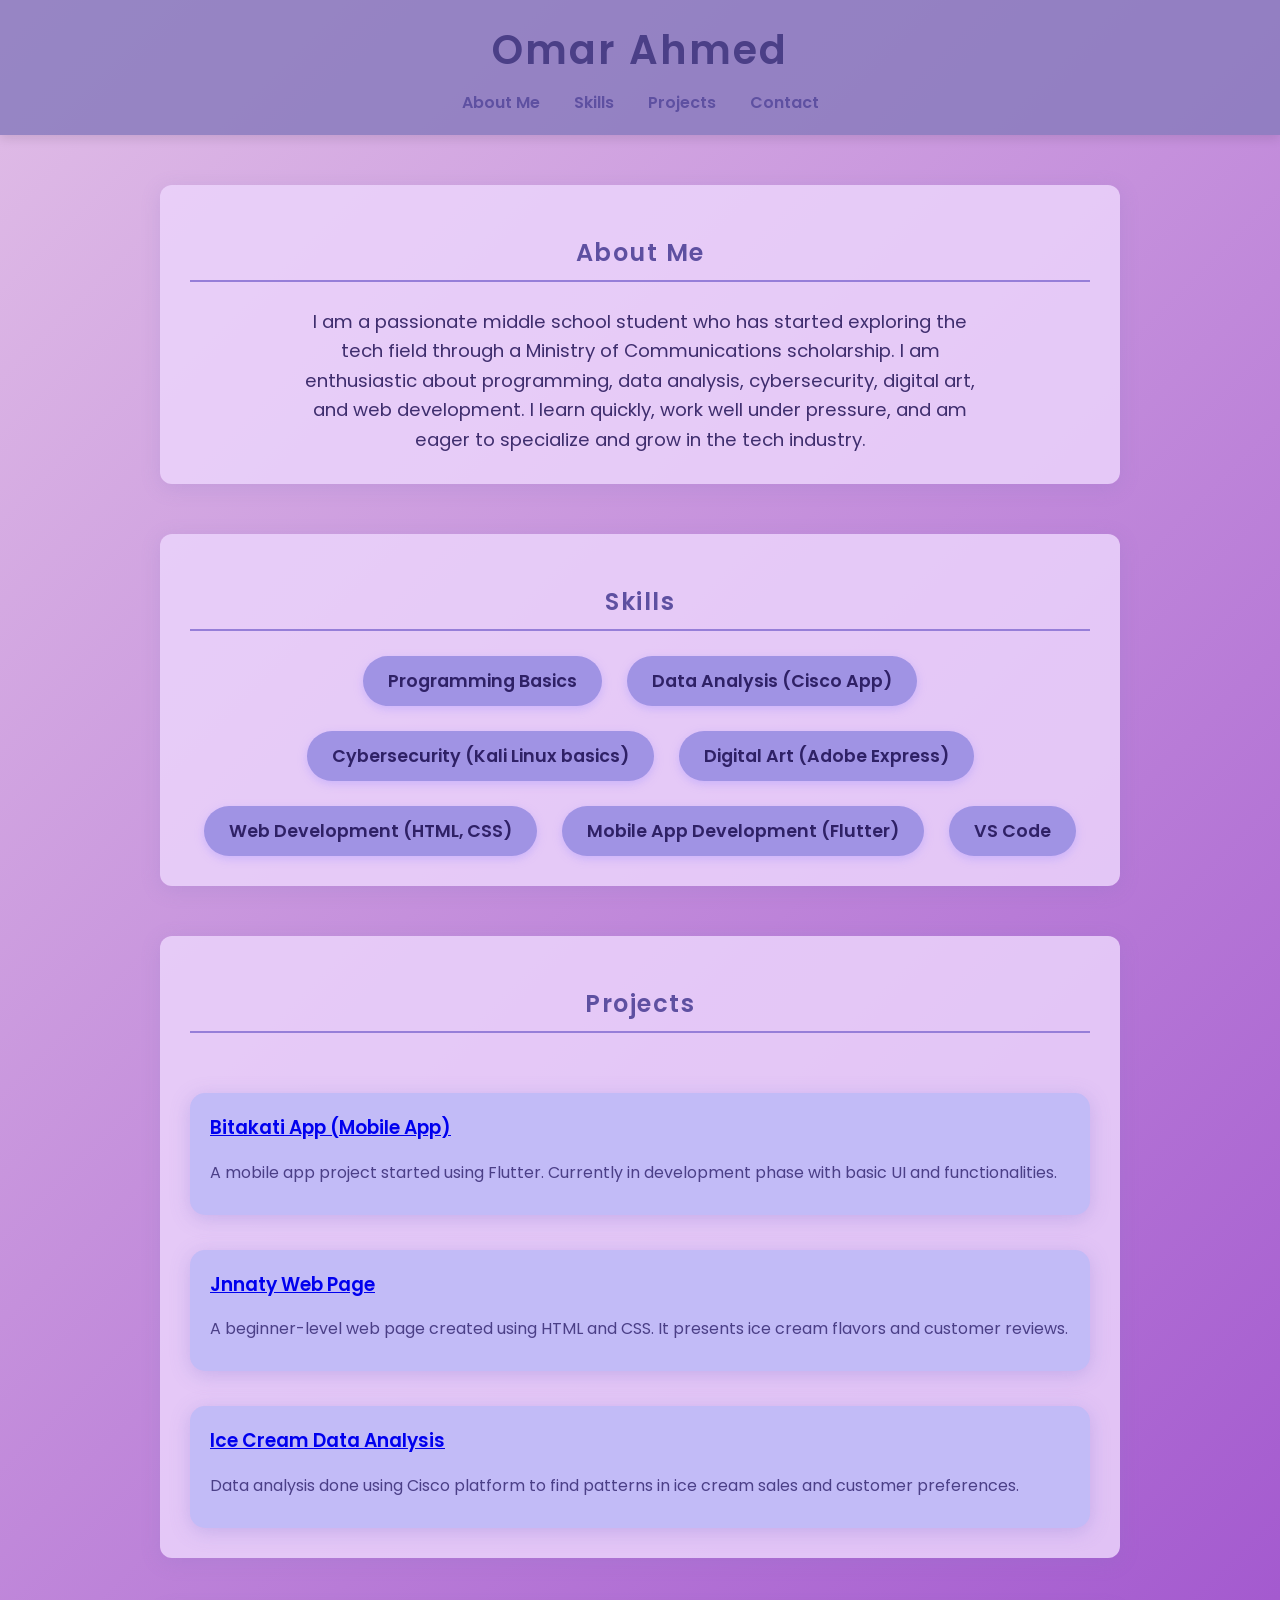
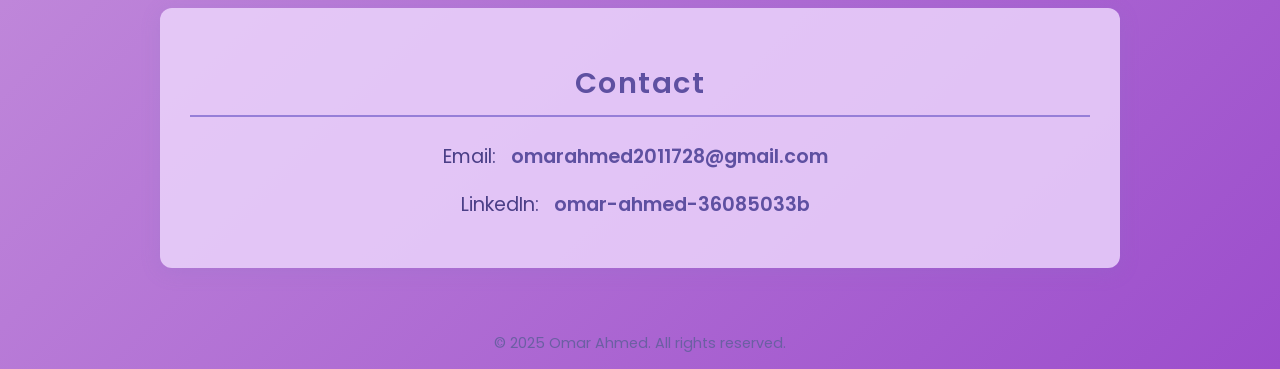
==== index.html @ 58ff4bc3 "Add files via upload" ====
<!DOCTYPE html>
<html lang="en">
<head>
  <meta charset="UTF-8" />
  <meta name="viewport" content="width=device-width, initial-scale=1" />
  <title>Omar Ahmed - Portfolio</title>
  <link href="https://fonts.googleapis.com/css2?family=Poppins:wght@300;600&display=swap" rel="stylesheet" />
  <style>
    body {
      margin: 0;
      font-family: 'Poppins', sans-serif;
      background: linear-gradient(135deg, #e1bee7, #9c4dcc); /* أرجواني لامع */
      color: #3f2e6e;
      scroll-behavior: smooth;
    }
    header {
      background-color: rgba(138, 124, 190, 0.85);
      padding: 20px;
      text-align: center;
      box-shadow: 0 4px 10px rgba(0,0,0,0.1);
      position: sticky;
      top: 0;
      z-index: 100;
    }
    header h1 {
      margin: 0;
      font-weight: 600;
      font-size: 2.5rem;
      letter-spacing: 2px;
      color: #4b3f87;
    }
    nav {
      margin-top: 10px;
    }
    nav a {
      color: #5e50a1;
      margin: 0 15px;
      text-decoration: none;
      font-weight: 600;
      transition: color 0.3s ease;
    }
    nav a:hover {
      color: #9683e9;
      text-shadow: 0 0 6px #4f30a5;
    }
    section {
      max-width: 900px;
      margin: 50px auto;
      background: rgba(235, 212, 252, 0.85);
      padding: 30px;
      border-radius: 12px;
      box-shadow: 0 4px 20px rgba(131, 113, 196, 0.2);
      opacity: 0;
      transform: translateY(30px);
      animation: fadeInUp 0.8s forwards;
      color: #3f2e6e;
    }
    section:nth-child(2) {
      animation-delay: 0.1s;
    }
    section:nth-child(3) {
      animation-delay: 0.2s;
    }
    section:nth-child(4) {
      animation-delay: 0.3s;
    }
    @keyframes fadeInUp {
      to {
        opacity: 1;
        transform: translateY(0);
      }
    }
    h2 {
      text-align: center;
      margin-bottom: 25px;
      font-weight: 600;
      letter-spacing: 1.5px;
      border-bottom: 2px solid #967ed8;
      padding-bottom: 10px;
      color: #5e50a1;
    }
    .about p {
      font-size: 1.15rem;
      line-height: 1.6;
      text-align: center;
      max-width: 700px;
      margin: 0 auto;
    }
    .skills-list {
      display: flex;
      flex-wrap: wrap;
      justify-content: center;
      gap: 25px;
      font-size: 1.1rem;
    }
    .skill {
      background: #a093e4;
      padding: 12px 25px;
      border-radius: 25px;
      box-shadow: 0 3px 10px rgba(160, 146, 255, 0.4);
      transition: background 0.3s ease;
      cursor: default;
      color: #2f2166;
      font-weight: 600;
    }
    .skill:hover {
      background: #b7afff;
      box-shadow: 0 5px 15px #c1bbff;
    }
    .projects {
      display: flex;
      flex-direction: column;
      gap: 35px;
    }
    .project {
      background: #c2bbf7;
      padding: 20px;
      border-radius: 15px;
      box-shadow: 0 4px 20px rgba(130, 120, 210, 0.3);
      transition: transform 0.3s ease, box-shadow 0.3s ease;
      color: #4b3f87;
    }
    .project:hover {
      transform: translateY(-8px);
      box-shadow: 0 8px 25px rgba(130, 120, 210, 0.6);
    }
    .project h3 {
      margin-top: 0;
      font-weight: 600;
      color: #4b3f87;
    }
    .project p {
      line-height: 1.5;
      margin-bottom: 10px;
    }
    .project img {
      max-width: 100%;
      border-radius: 10px;
      box-shadow: 0 3px 15px rgba(0,0,0,0.15);
      margin-top: 10px;
      display: block;
    }
    .contact {
      text-align: center;
      font-size: 1.2rem;
      color: #4b3f87;
    }
    .contact a {
      color: #5e50a1;
      text-decoration: none;
      margin: 0 10px;
      font-weight: 600;
      transition: color 0.3s ease;
    }
    .contact a:hover {
      color: #7e6ccf;
      text-shadow: 0 0 10px #b3a9ff;
    }
    footer {
      text-align: center;
      padding: 15px 10px;
      font-size: 0.9rem;
      color: #6b5fa3;
      margin-top: 40px;
    }
    /* Responsive */
    @media (max-width: 600px) {
      .skills-list {
        flex-direction: column;
        align-items: center;
      }
      section {
        margin: 30px 15px;
        padding: 20px;
      }
    }
  </style>
</head>
<body>
  <header>
    <h1>Omar Ahmed</h1>
    <nav>
      <a href="#about">About Me</a>
      <a href="#skills">Skills</a>
      <a href="#projects">Projects</a>
      <a href="#contact">Contact</a>
    </nav>
  </header>

  <section id="about" class="about">
    <h2>About Me</h2>
    <p>
      I am a passionate middle school student who has started exploring the tech field through a Ministry of Communications scholarship. I am enthusiastic about programming, data analysis, cybersecurity, digital art, and web development. I learn quickly, work well under pressure, and am eager to specialize and grow in the tech industry.
    </p>
  </section>

  <section id="skills" class="skills">
    <h2>Skills</h2>
    <div class="skills-list">
      <div class="skill">Programming Basics</div>
      <div class="skill">Data Analysis (Cisco App)</div>
      <div class="skill">Cybersecurity (Kali Linux basics)</div>
      <div class="skill">Digital Art (Adobe Express)</div>
      <div class="skill">Web Development (HTML, CSS)</div>
      <div class="skill">Mobile App Development (Flutter)</div>
      <div class="skill">VS Code</div>
    </div>
  </section>

  <section id="projects" class="projects">
    <h2>Projects</h2>

    <div class="project">
      <h3><a href="https://omar-270.github.io/my-page/my-projects/bitakati.html" target="_blank">Bitakati App (Mobile App)</a></h3>
      <p>A mobile app project started using Flutter. Currently in development phase with basic UI and functionalities.</p>
    </div>

    <div class="project">
      <h3><a href="https://omar-270.github.io/my-page/my-projects/jnnaty.html" target="_blank">Jnnaty Web Page</a></h3>
      <p>A beginner-level web page created using HTML and CSS. It presents ice cream flavors and customer reviews.</p>
    </div>

    <div class="project">
      <h3><a href="https://omar-270.github.io/my-page/my-projects/ice-cream-data.html" target="_blank">Ice Cream Data Analysis</a></h3>
      <p>Data analysis done using Cisco platform to find patterns in ice cream sales and customer preferences.</p>
    </div>

  </section>

  <section id="contact" class="contact">
    <h2>Contact</h2>
    <p>Email: <a href="mailto:omarahmed2011728@gmail.com">omarahmed2011728@gmail.com</a></p>
    <p>LinkedIn: <a href="https://www.linkedin.com/in/omar-ahmed-36085033b/" target="_blank" rel="noopener">omar-ahmed-36085033b</a></p>
  </section>

  <footer>
    &copy; 2025 Omar Ahmed. All rights reserved.
  </footer>

  <script>
    // Animate sections on scroll
    const sections = document.querySelectorAll('section');
    const options = {
      threshold: 0.15
    };
    const observer = new IntersectionObserver((entries, observer) => {
      entries.forEach(entry => {
        if(entry.isIntersecting){
          entry.target.style.opacity = 1;
          entry.target.style.transform = 'translateY(0)';
          observer.unobserve(entry.target);
        }
      });
    }, options);
    sections.forEach(section => {
      observer.observe(section);
    });
  </script>
</body>
</html>
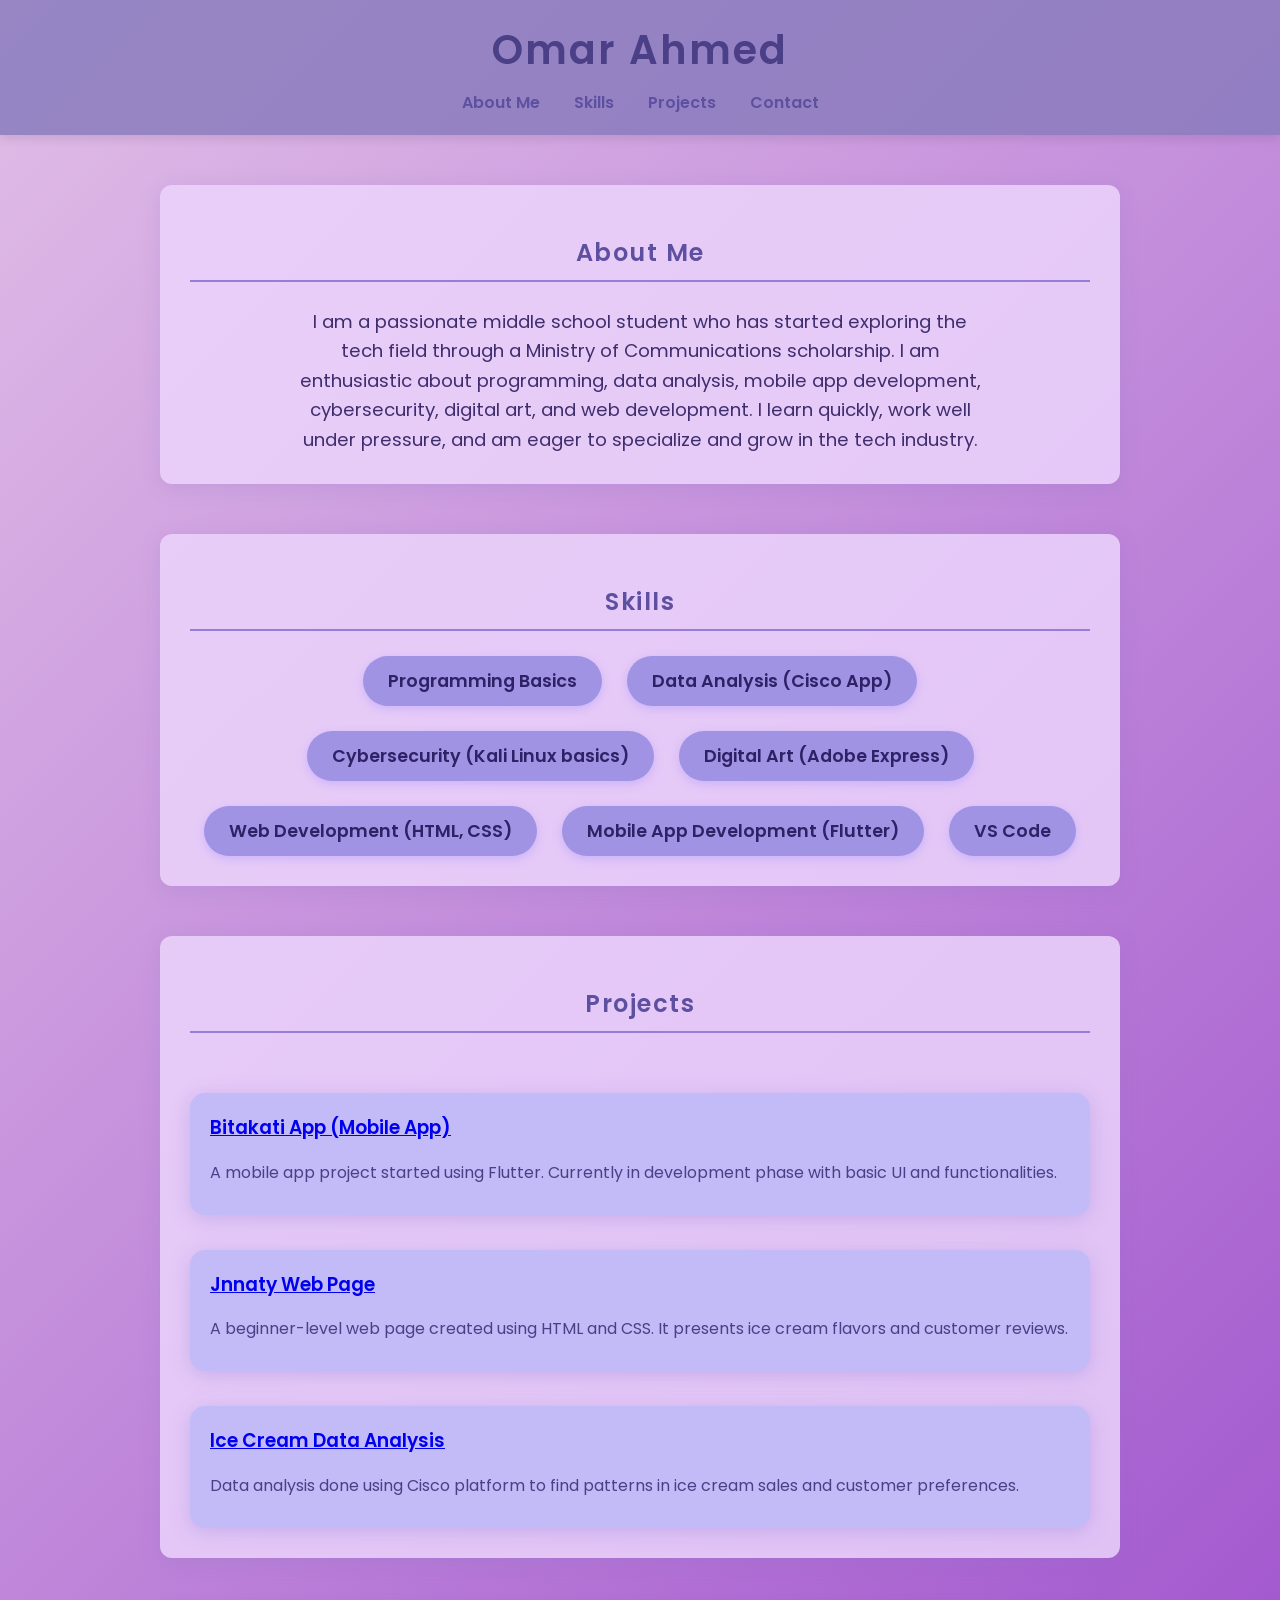
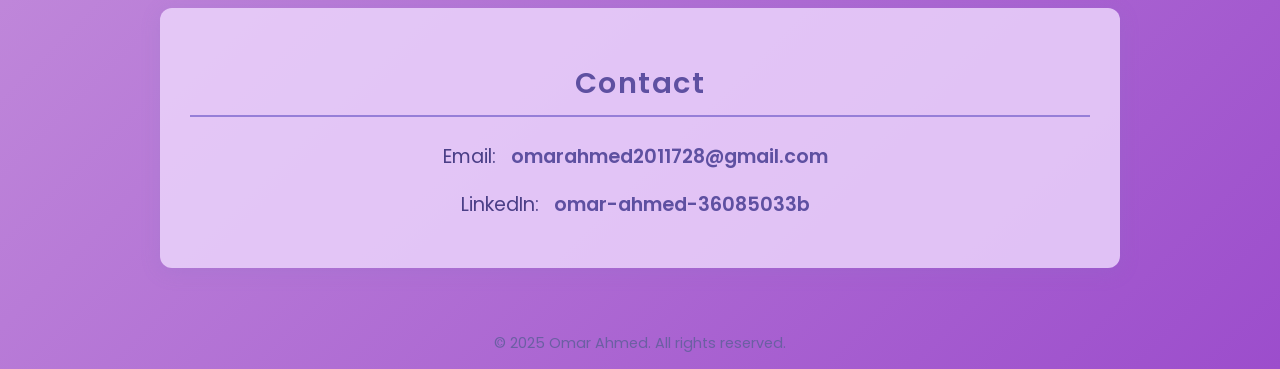
==== commit 57b80271: "index.html" ====
--- a/index.html
+++ b/index.html
@@ -190,7 +190,7 @@
   <section id="about" class="about">
     <h2>About Me</h2>
     <p>
-      I am a passionate middle school student who has started exploring the tech field through a Ministry of Communications scholarship. I am enthusiastic about programming, data analysis, cybersecurity, digital art, and web development. I learn quickly, work well under pressure, and am eager to specialize and grow in the tech industry.
+      I am a passionate middle school student who has started exploring the tech field through a Ministry of Communications scholarship. I am enthusiastic about programming, data analysis, mobile app development, cybersecurity, digital art, and web development. I learn quickly, work well under pressure, and am eager to specialize and grow in the tech industry.
     </p>
   </section>
 
@@ -211,17 +211,17 @@
     <h2>Projects</h2>
 
     <div class="project">
-      <h3><a href="https://omar-270.github.io/my-page/my-projects/bitakati.html" target="_blank">Bitakati App (Mobile App)</a></h3>
+      <h3><a href="index (4).html" target="_blank">Bitakati App (Mobile App)</a></h3>
       <p>A mobile app project started using Flutter. Currently in development phase with basic UI and functionalities.</p>
     </div>
 
     <div class="project">
-      <h3><a href="https://omar-270.github.io/my-page/my-projects/jnnaty.html" target="_blank">Jnnaty Web Page</a></h3>
+      <h3><a href="index3.html" target="_blank">Jnnaty Web Page</a></h3>
       <p>A beginner-level web page created using HTML and CSS. It presents ice cream flavors and customer reviews.</p>
     </div>
 
     <div class="project">
-      <h3><a href="https://omar-270.github.io/my-page/my-projects/ice-cream-data.html" target="_blank">Ice Cream Data Analysis</a></h3>
+      <h3><a href="index2.html" target="_blank">Ice Cream Data Analysis</a></h3>
       <p>Data analysis done using Cisco platform to find patterns in ice cream sales and customer preferences.</p>
     </div>
 
@@ -257,4 +257,6 @@
     });
   </script>
 </body>
-</html>+
+</html>
+
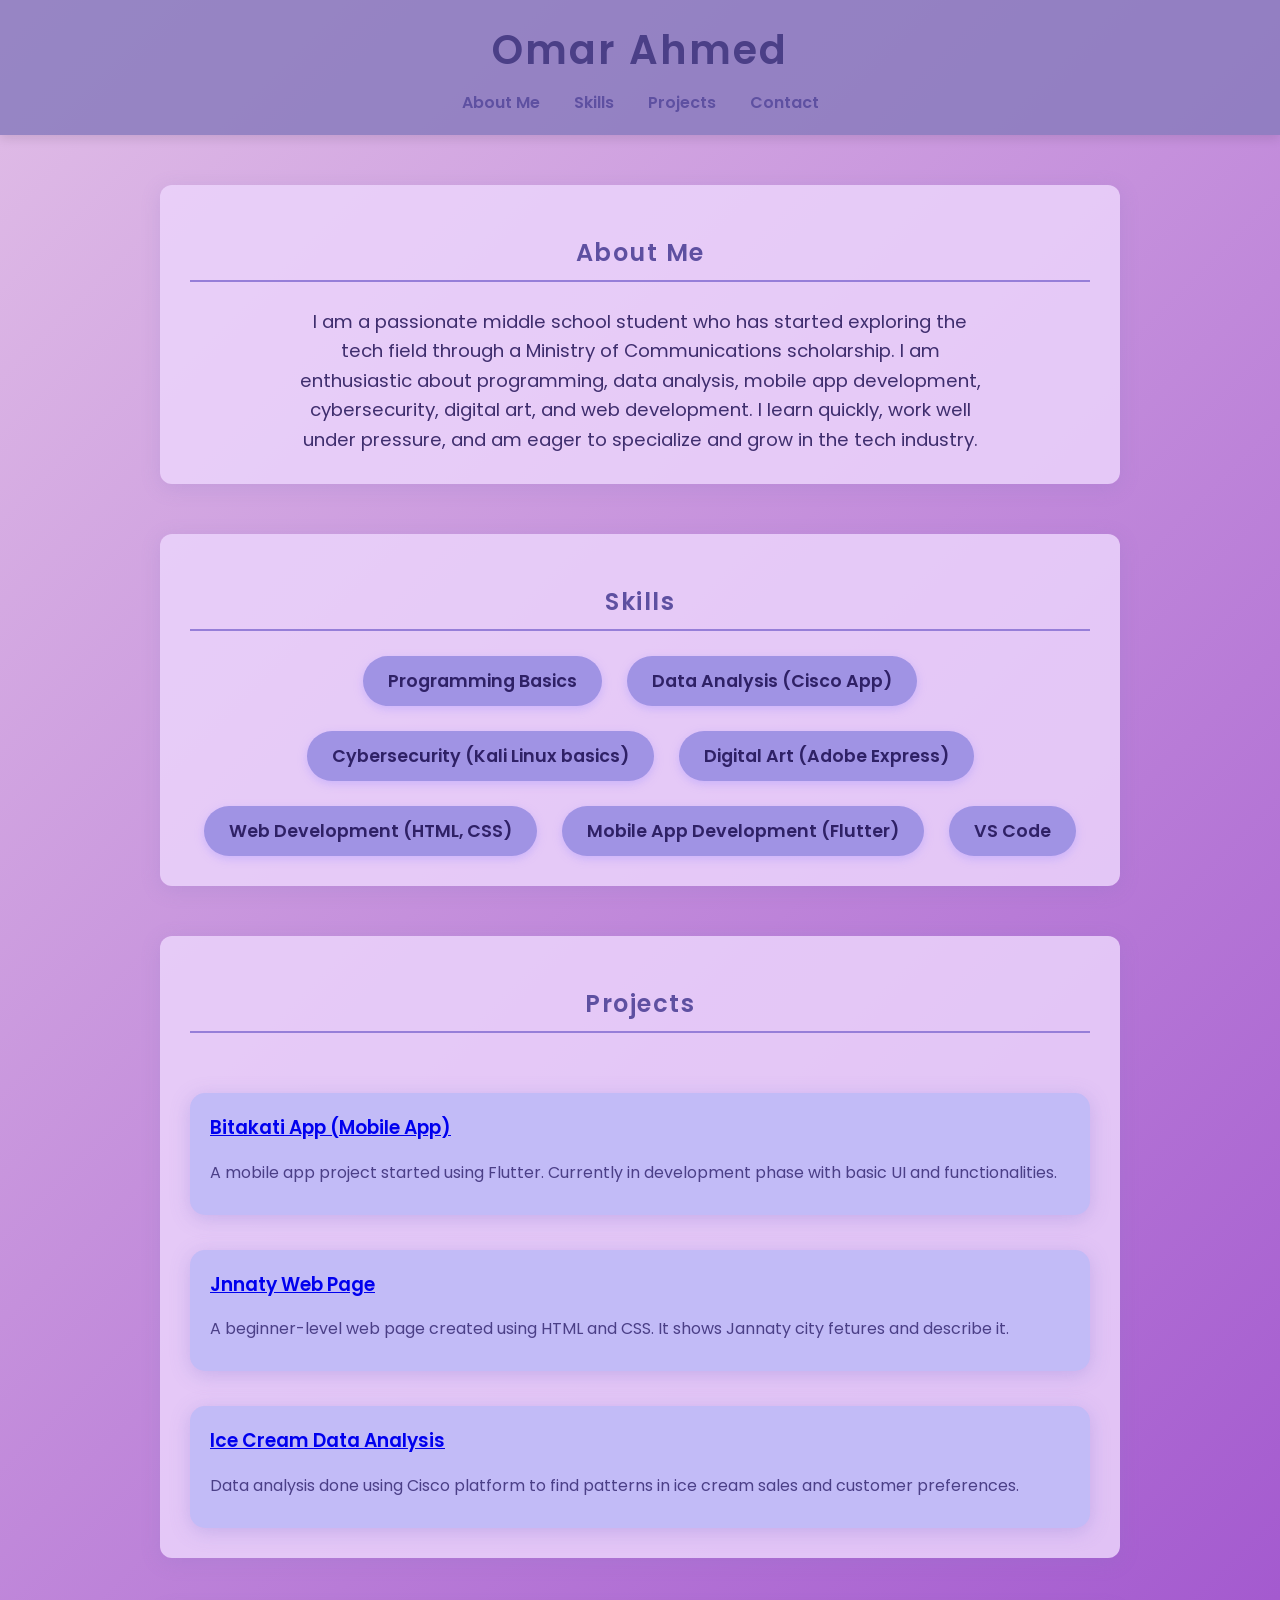
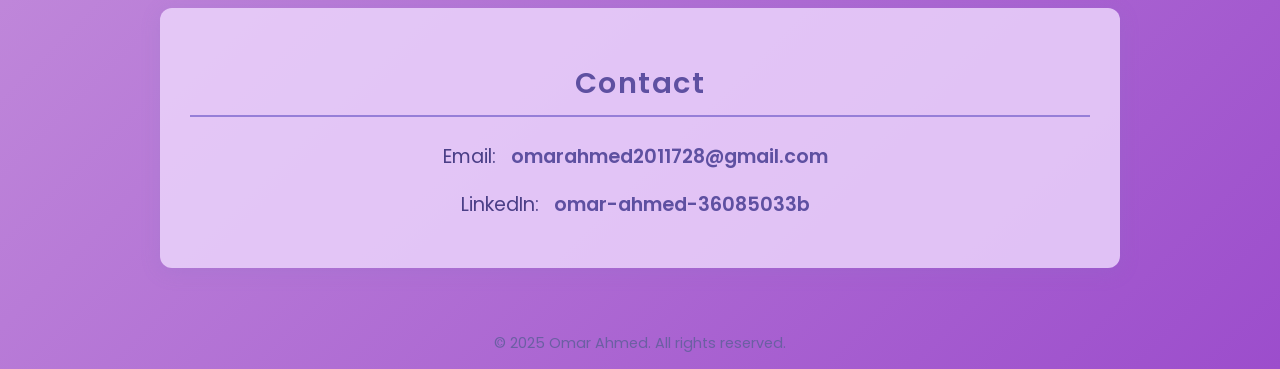
==== commit d5015c24: "index.html" ====
--- a/index.html
+++ b/index.html
@@ -217,7 +217,7 @@
 
     <div class="project">
       <h3><a href="index3.html" target="_blank">Jnnaty Web Page</a></h3>
-      <p>A beginner-level web page created using HTML and CSS. It presents ice cream flavors and customer reviews.</p>
+      <p>A beginner-level web page created using HTML and CSS. It shows Jannaty city fetures and describe it.</p>
     </div>
 
     <div class="project">
@@ -260,3 +260,4 @@
 
 </html>
 
+
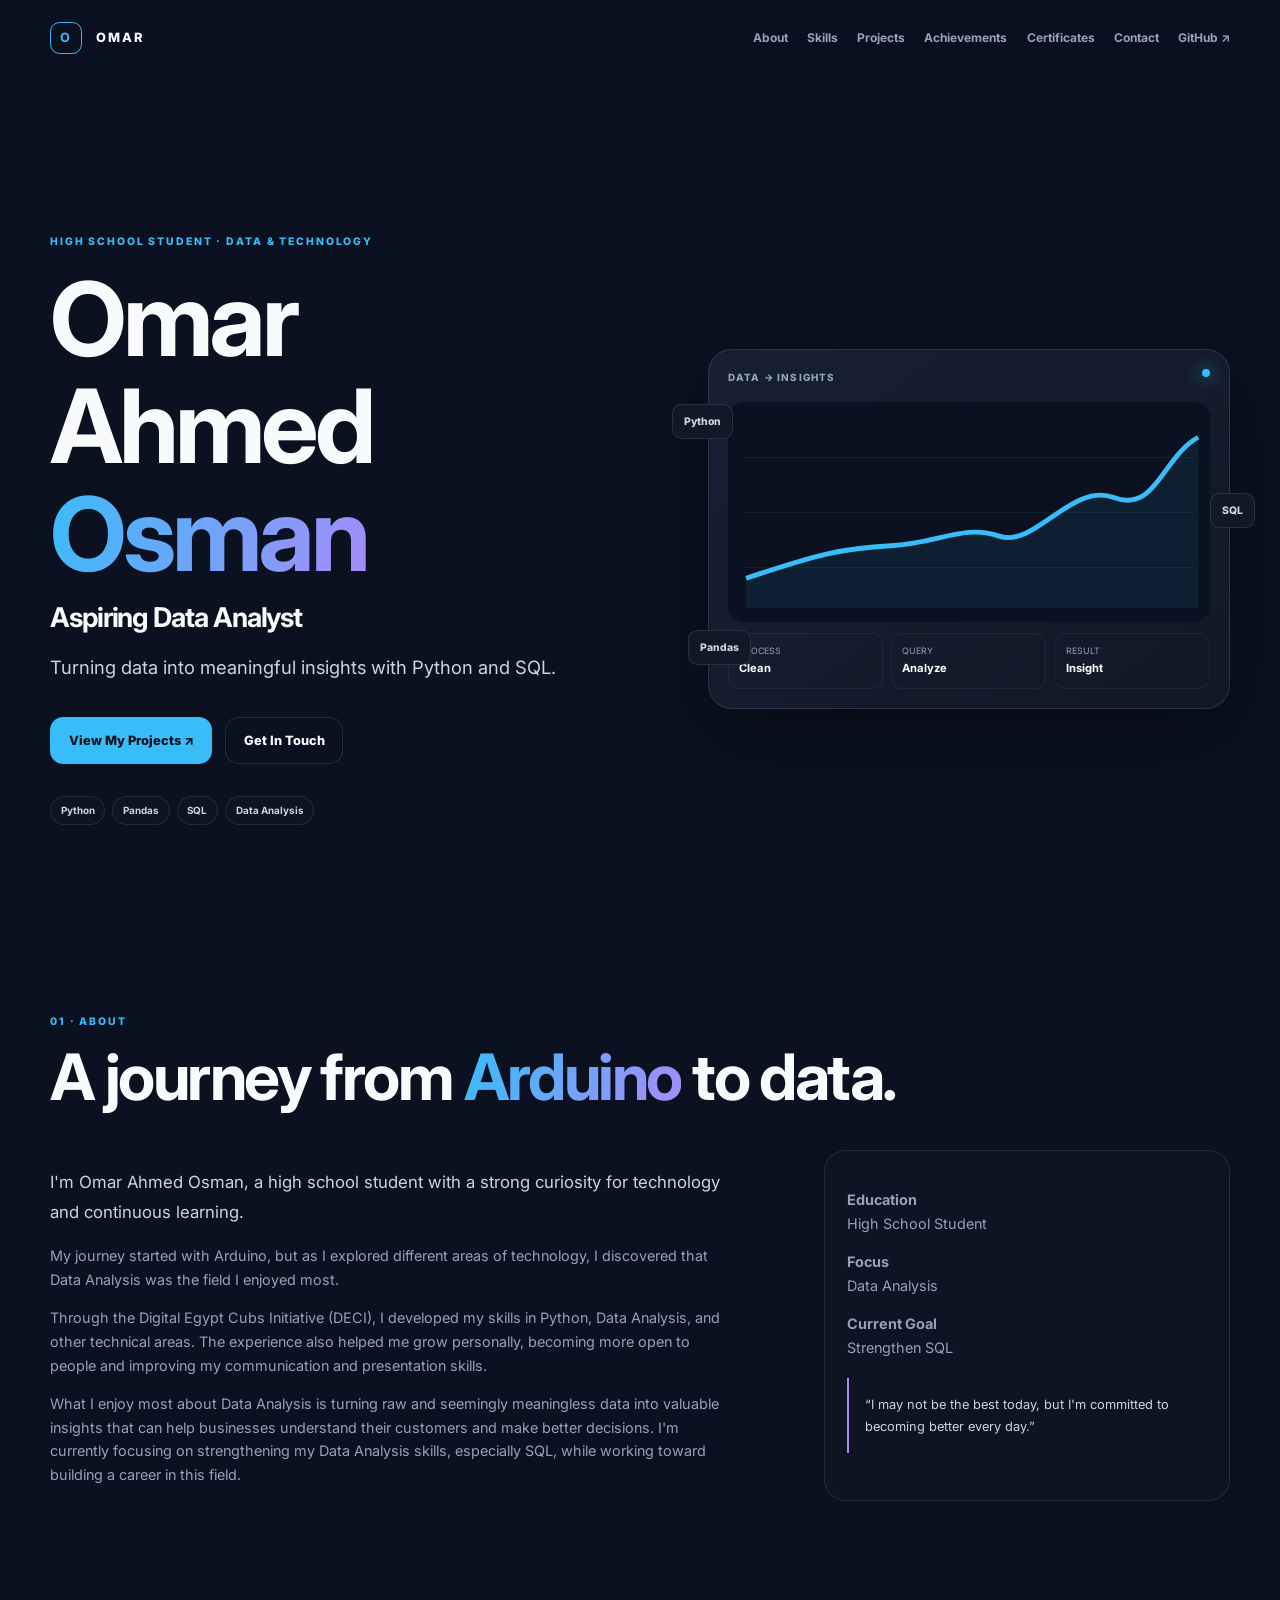
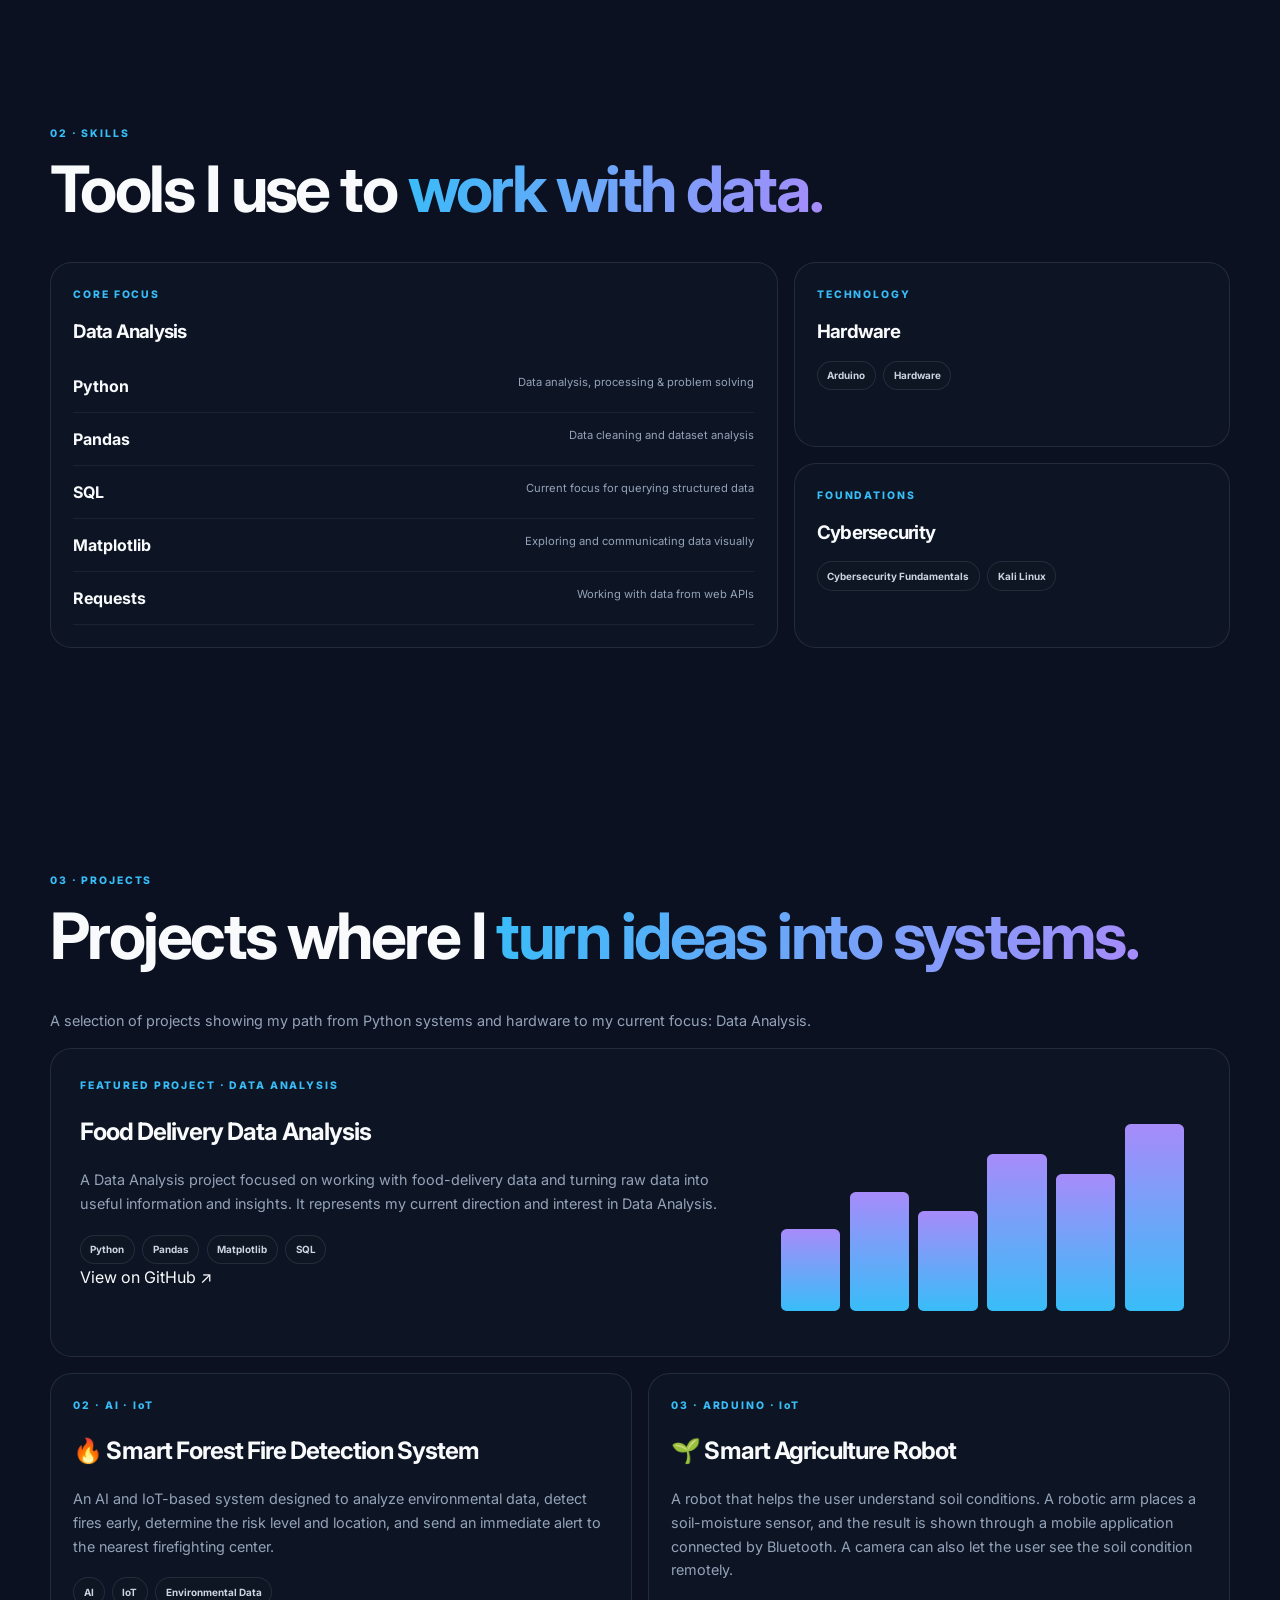
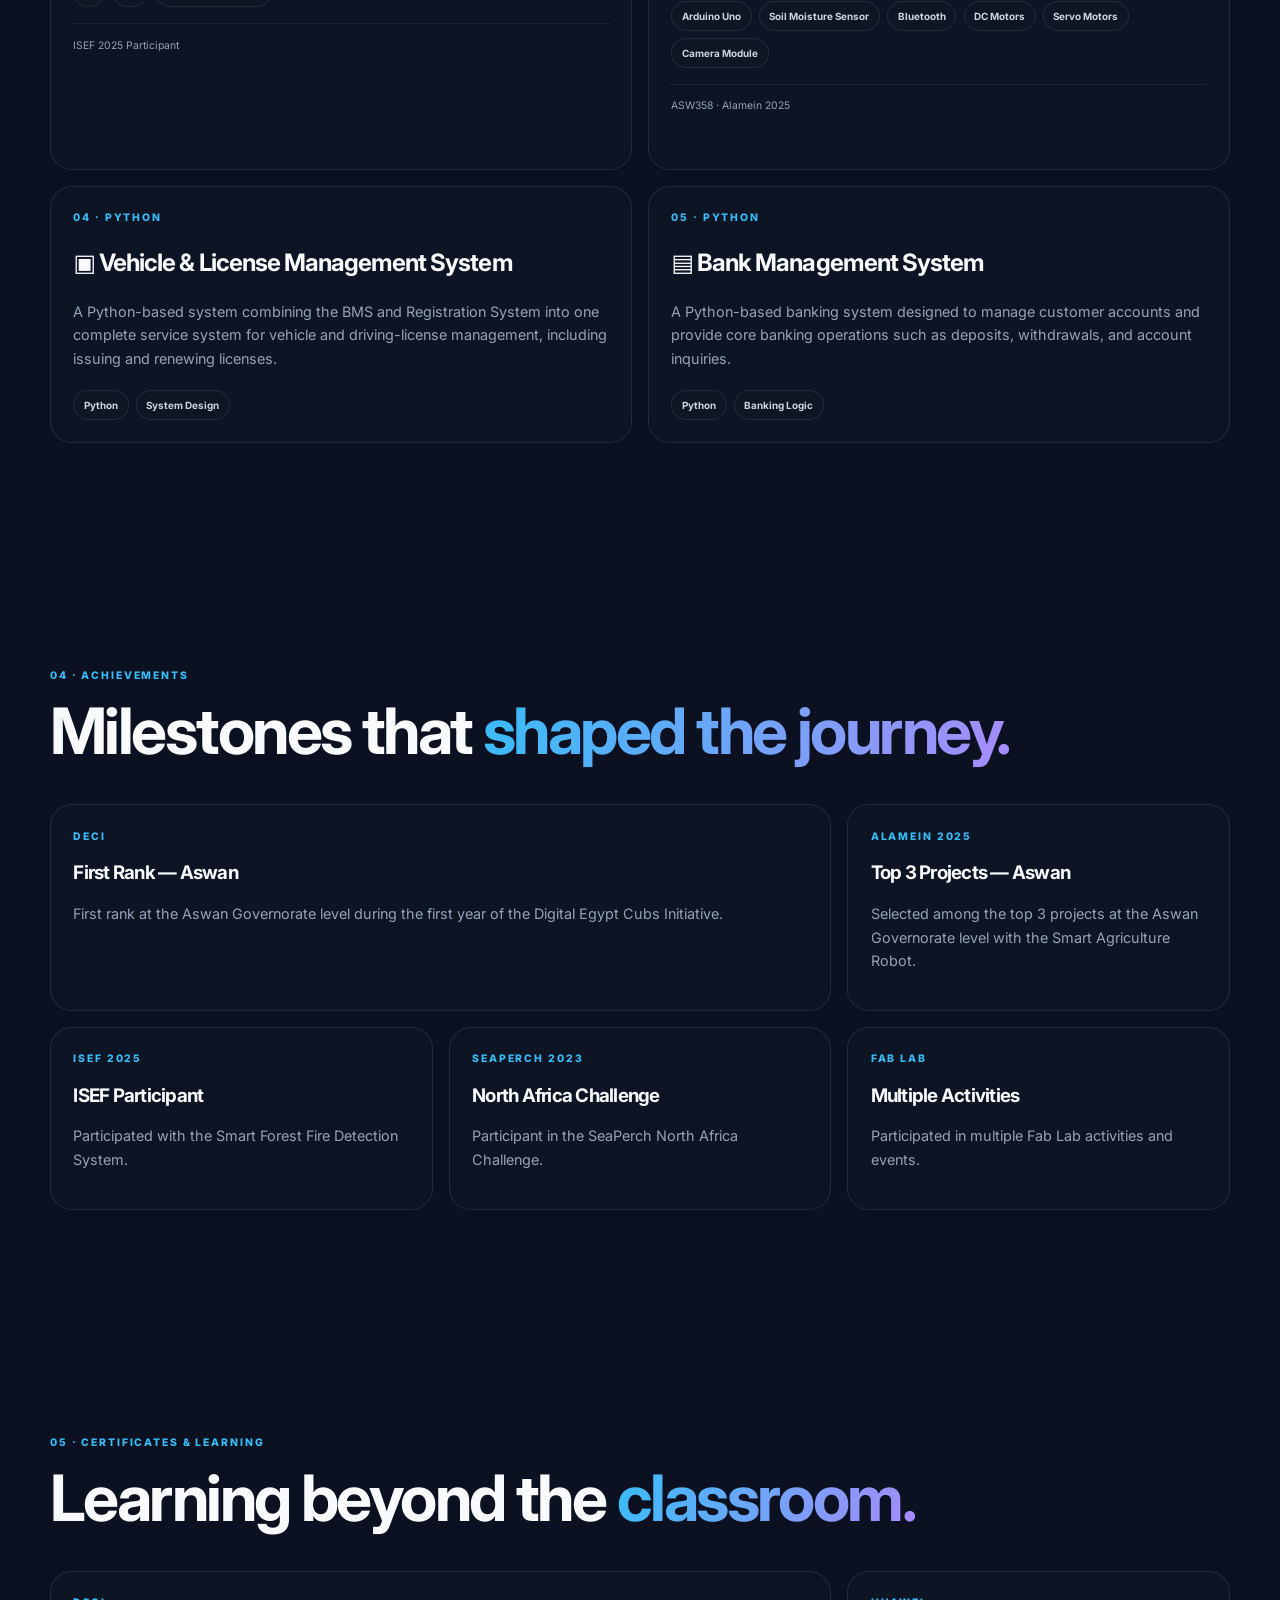
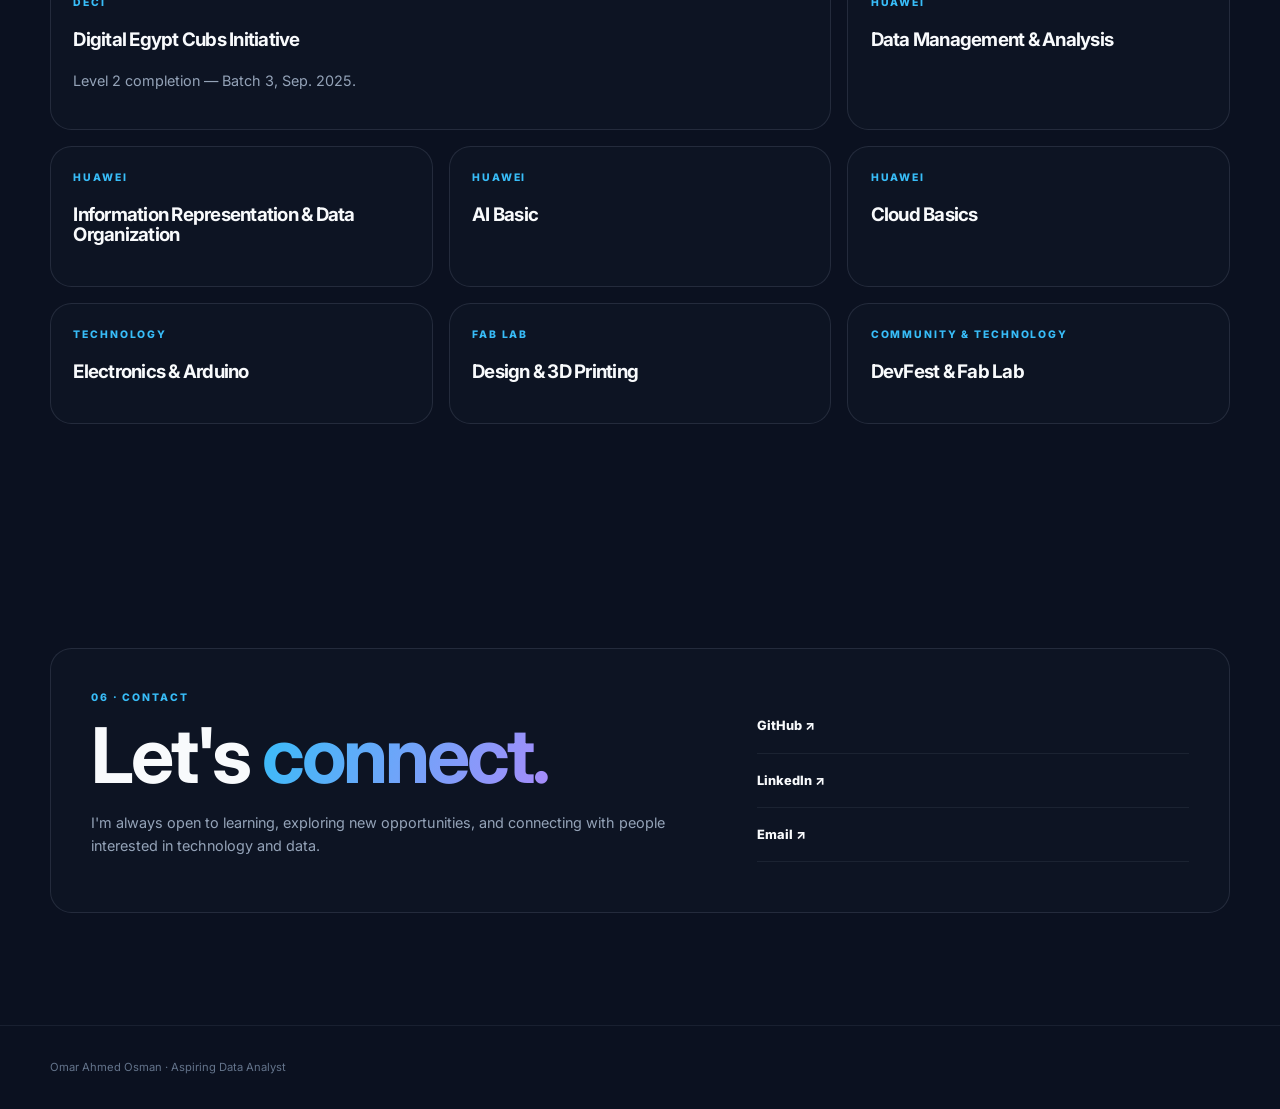
==== commit f7ce30a5: "Replace old portfolio with new final portfolio" ====
--- a/index.html
+++ b/index.html
@@ -1,263 +1 @@
-<!DOCTYPE html>
-<html lang="en">
-<head>
-  <meta charset="UTF-8" />
-  <meta name="viewport" content="width=device-width, initial-scale=1" />
-  <title>Omar Ahmed - Portfolio</title>
-  <link href="https://fonts.googleapis.com/css2?family=Poppins:wght@300;600&display=swap" rel="stylesheet" />
-  <style>
-    body {
-      margin: 0;
-      font-family: 'Poppins', sans-serif;
-      background: linear-gradient(135deg, #e1bee7, #9c4dcc); /* أرجواني لامع */
-      color: #3f2e6e;
-      scroll-behavior: smooth;
-    }
-    header {
-      background-color: rgba(138, 124, 190, 0.85);
-      padding: 20px;
-      text-align: center;
-      box-shadow: 0 4px 10px rgba(0,0,0,0.1);
-      position: sticky;
-      top: 0;
-      z-index: 100;
-    }
-    header h1 {
-      margin: 0;
-      font-weight: 600;
-      font-size: 2.5rem;
-      letter-spacing: 2px;
-      color: #4b3f87;
-    }
-    nav {
-      margin-top: 10px;
-    }
-    nav a {
-      color: #5e50a1;
-      margin: 0 15px;
-      text-decoration: none;
-      font-weight: 600;
-      transition: color 0.3s ease;
-    }
-    nav a:hover {
-      color: #9683e9;
-      text-shadow: 0 0 6px #4f30a5;
-    }
-    section {
-      max-width: 900px;
-      margin: 50px auto;
-      background: rgba(235, 212, 252, 0.85);
-      padding: 30px;
-      border-radius: 12px;
-      box-shadow: 0 4px 20px rgba(131, 113, 196, 0.2);
-      opacity: 0;
-      transform: translateY(30px);
-      animation: fadeInUp 0.8s forwards;
-      color: #3f2e6e;
-    }
-    section:nth-child(2) {
-      animation-delay: 0.1s;
-    }
-    section:nth-child(3) {
-      animation-delay: 0.2s;
-    }
-    section:nth-child(4) {
-      animation-delay: 0.3s;
-    }
-    @keyframes fadeInUp {
-      to {
-        opacity: 1;
-        transform: translateY(0);
-      }
-    }
-    h2 {
-      text-align: center;
-      margin-bottom: 25px;
-      font-weight: 600;
-      letter-spacing: 1.5px;
-      border-bottom: 2px solid #967ed8;
-      padding-bottom: 10px;
-      color: #5e50a1;
-    }
-    .about p {
-      font-size: 1.15rem;
-      line-height: 1.6;
-      text-align: center;
-      max-width: 700px;
-      margin: 0 auto;
-    }
-    .skills-list {
-      display: flex;
-      flex-wrap: wrap;
-      justify-content: center;
-      gap: 25px;
-      font-size: 1.1rem;
-    }
-    .skill {
-      background: #a093e4;
-      padding: 12px 25px;
-      border-radius: 25px;
-      box-shadow: 0 3px 10px rgba(160, 146, 255, 0.4);
-      transition: background 0.3s ease;
-      cursor: default;
-      color: #2f2166;
-      font-weight: 600;
-    }
-    .skill:hover {
-      background: #b7afff;
-      box-shadow: 0 5px 15px #c1bbff;
-    }
-    .projects {
-      display: flex;
-      flex-direction: column;
-      gap: 35px;
-    }
-    .project {
-      background: #c2bbf7;
-      padding: 20px;
-      border-radius: 15px;
-      box-shadow: 0 4px 20px rgba(130, 120, 210, 0.3);
-      transition: transform 0.3s ease, box-shadow 0.3s ease;
-      color: #4b3f87;
-    }
-    .project:hover {
-      transform: translateY(-8px);
-      box-shadow: 0 8px 25px rgba(130, 120, 210, 0.6);
-    }
-    .project h3 {
-      margin-top: 0;
-      font-weight: 600;
-      color: #4b3f87;
-    }
-    .project p {
-      line-height: 1.5;
-      margin-bottom: 10px;
-    }
-    .project img {
-      max-width: 100%;
-      border-radius: 10px;
-      box-shadow: 0 3px 15px rgba(0,0,0,0.15);
-      margin-top: 10px;
-      display: block;
-    }
-    .contact {
-      text-align: center;
-      font-size: 1.2rem;
-      color: #4b3f87;
-    }
-    .contact a {
-      color: #5e50a1;
-      text-decoration: none;
-      margin: 0 10px;
-      font-weight: 600;
-      transition: color 0.3s ease;
-    }
-    .contact a:hover {
-      color: #7e6ccf;
-      text-shadow: 0 0 10px #b3a9ff;
-    }
-    footer {
-      text-align: center;
-      padding: 15px 10px;
-      font-size: 0.9rem;
-      color: #6b5fa3;
-      margin-top: 40px;
-    }
-    /* Responsive */
-    @media (max-width: 600px) {
-      .skills-list {
-        flex-direction: column;
-        align-items: center;
-      }
-      section {
-        margin: 30px 15px;
-        padding: 20px;
-      }
-    }
-  </style>
-</head>
-<body>
-  <header>
-    <h1>Omar Ahmed</h1>
-    <nav>
-      <a href="#about">About Me</a>
-      <a href="#skills">Skills</a>
-      <a href="#projects">Projects</a>
-      <a href="#contact">Contact</a>
-    </nav>
-  </header>
-
-  <section id="about" class="about">
-    <h2>About Me</h2>
-    <p>
-      I am a passionate middle school student who has started exploring the tech field through a Ministry of Communications scholarship. I am enthusiastic about programming, data analysis, mobile app development, cybersecurity, digital art, and web development. I learn quickly, work well under pressure, and am eager to specialize and grow in the tech industry.
-    </p>
-  </section>
-
-  <section id="skills" class="skills">
-    <h2>Skills</h2>
-    <div class="skills-list">
-      <div class="skill">Programming Basics</div>
-      <div class="skill">Data Analysis (Cisco App)</div>
-      <div class="skill">Cybersecurity (Kali Linux basics)</div>
-      <div class="skill">Digital Art (Adobe Express)</div>
-      <div class="skill">Web Development (HTML, CSS)</div>
-      <div class="skill">Mobile App Development (Flutter)</div>
-      <div class="skill">VS Code</div>
-    </div>
-  </section>
-
-  <section id="projects" class="projects">
-    <h2>Projects</h2>
-
-    <div class="project">
-      <h3><a href="index (4).html" target="_blank">Bitakati App (Mobile App)</a></h3>
-      <p>A mobile app project started using Flutter. Currently in development phase with basic UI and functionalities.</p>
-    </div>
-
-    <div class="project">
-      <h3><a href="index3.html" target="_blank">Jnnaty Web Page</a></h3>
-      <p>A beginner-level web page created using HTML and CSS. It shows Jannaty city fetures and describe it.</p>
-    </div>
-
-    <div class="project">
-      <h3><a href="index2.html" target="_blank">Ice Cream Data Analysis</a></h3>
-      <p>Data analysis done using Cisco platform to find patterns in ice cream sales and customer preferences.</p>
-    </div>
-
-  </section>
-
-  <section id="contact" class="contact">
-    <h2>Contact</h2>
-    <p>Email: <a href="mailto:omarahmed2011728@gmail.com">omarahmed2011728@gmail.com</a></p>
-    <p>LinkedIn: <a href="https://www.linkedin.com/in/omar-ahmed-36085033b/" target="_blank" rel="noopener">omar-ahmed-36085033b</a></p>
-  </section>
-
-  <footer>
-    &copy; 2025 Omar Ahmed. All rights reserved.
-  </footer>
-
-  <script>
-    // Animate sections on scroll
-    const sections = document.querySelectorAll('section');
-    const options = {
-      threshold: 0.15
-    };
-    const observer = new IntersectionObserver((entries, observer) => {
-      entries.forEach(entry => {
-        if(entry.isIntersecting){
-          entry.target.style.opacity = 1;
-          entry.target.style.transform = 'translateY(0)';
-          observer.unobserve(entry.target);
-        }
-      });
-    }, options);
-    sections.forEach(section => {
-      observer.observe(section);
-    });
-  </script>
-</body>
-
-</html>
-
-
+<!doctype html><html lang="en"><head><meta charset="utf-8"><meta name="viewport" content="width=device-width,initial-scale=1"><meta name="description" content="Omar Ahmed Osman — Aspiring Data Analyst portfolio"><meta name="theme-color" content="#0b1120"><title>Omar Ahmed Osman | Aspiring Data Analyst</title><link rel="preconnect" href="https://fonts.googleapis.com"><link rel="preconnect" href="https://fonts.gstatic.com" crossorigin><link href="https://fonts.googleapis.com/css2?family=Inter:wght@400;500;600;700;800&display=swap" rel="stylesheet"><link rel="stylesheet" href="style.css"></head><body><div id="scroll-progress"></div><header><div class="wrap nav"><a class="brand" href="#hero"><b>O</b> OMAR</a><button id="menu" aria-label="Open navigation" aria-expanded="false">☰</button><nav id="nav"><a href="#about">About</a><a href="#skills">Skills</a><a href="#projects">Projects</a><a href="#achievements">Achievements</a><a href="#certificates">Certificates</a><a href="#contact">Contact</a><a href="https://github.com/Omar-270" target="_blank">GitHub ↗</a></nav></div></header><main><section class="hero wrap" id="hero"><div><small>HIGH SCHOOL STUDENT · DATA & TECHNOLOGY</small><h1>Omar Ahmed<br><em>Osman</em></h1><h2>Aspiring Data Analyst</h2><p class="lead">Turning data into meaningful insights with Python and SQL.</p><div class="actions"><a class="btn primary" href="#projects">View My Projects ↗</a><a class="btn" href="#contact">Get In Touch</a></div><div class="tags"><span>Python</span><span>Pandas</span><span>SQL</span><span>Data Analysis</span></div></div><div class="hero-card"><div class="card-top">DATA → INSIGHTS <i></i></div><div class="chart"><div></div><div></div><div></div><svg viewBox="0 0 400 180"><path d="M15 145 C75 125 95 120 135 118 S195 100 225 110 S285 65 320 78 S360 45 390 28"/><path class="fill" d="M15 145 C75 125 95 120 135 118 S195 100 225 110 S285 65 320 78 S360 45 390 28 L390 170 L15 170Z"/></svg></div><div class="metrics"><span>PROCESS<strong>Clean</strong></span><span>QUERY<strong>Analyze</strong></span><span>RESULT<strong>Insight</strong></span></div><label>Python</label><label>SQL</label><label>Pandas</label></div></section><section class="wrap section" id="about"><small>01 · ABOUT</small><h2>A journey from <em>Arduino</em> to data.</h2><div class="two"><div><p class="lead">I'm Omar Ahmed Osman, a high school student with a strong curiosity for technology and continuous learning.</p><p>My journey started with Arduino, but as I explored different areas of technology, I discovered that Data Analysis was the field I enjoyed most.</p><p>Through the Digital Egypt Cubs Initiative (DECI), I developed my skills in Python, Data Analysis, and other technical areas. The experience also helped me grow personally, becoming more open to people and improving my communication and presentation skills.</p><p>What I enjoy most about Data Analysis is turning raw and seemingly meaningless data into valuable insights that can help businesses understand their customers and make better decisions. I'm currently focusing on strengthening my Data Analysis skills, especially SQL, while working toward building a career in this field.</p></div><aside class="panel"><p><b>Education</b><br>High School Student</p><p><b>Focus</b><br>Data Analysis</p><p><b>Current Goal</b><br>Strengthen SQL</p><blockquote>“I may not be the best today, but I'm committed to becoming better every day.”</blockquote></aside></div></section><section class="wrap section" id="skills"><small>02 · SKILLS</small><h2>Tools I use to <em>work with data.</em></h2><div class="skill-grid"><article class="panel featured"><small>CORE FOCUS</small><h3>Data Analysis</h3><div class="skill"><b>Python</b><span>Data analysis, processing & problem solving</span></div><div class="skill"><b>Pandas</b><span>Data cleaning and dataset analysis</span></div><div class="skill"><b>SQL</b><span>Current focus for querying structured data</span></div><div class="skill"><b>Matplotlib</b><span>Exploring and communicating data visually</span></div><div class="skill"><b>Requests</b><span>Working with data from web APIs</span></div></article><div><article class="panel"><small>TECHNOLOGY</small><h3>Hardware</h3><div class="tags"><span>Arduino</span><span>Hardware</span></div></article><article class="panel"><small>FOUNDATIONS</small><h3>Cybersecurity</h3><div class="tags"><span>Cybersecurity Fundamentals</span><span>Kali Linux</span></div></article></div></div></section><section class="wrap section" id="projects"><small>03 · PROJECTS</small><h2>Projects where I <em>turn ideas into systems.</em></h2><p>A selection of projects showing my path from Python systems and hardware to my current focus: Data Analysis.</p><article class="project featured-project"><div><small>FEATURED PROJECT · DATA ANALYSIS</small><h3>Food Delivery Data Analysis</h3><p>A Data Analysis project focused on working with food-delivery data and turning raw data into useful information and insights. It represents my current direction and interest in Data Analysis.</p><div class="tags"><span>Python</span><span>Pandas</span><span>Matplotlib</span><span>SQL</span></div><a href="https://github.com/Omar-270" target="_blank">View on GitHub ↗</a></div><div class="bars"><i></i><i></i><i></i><i></i><i></i><i></i></div></article><div class="project-grid"><article class="project"><small>02 · AI · IoT</small><h3>🔥 Smart Forest Fire Detection System</h3><p>An AI and IoT-based system designed to analyze environmental data, detect fires early, determine the risk level and location, and send an immediate alert to the nearest firefighting center.</p><div class="tags"><span>AI</span><span>IoT</span><span>Environmental Data</span></div><footer>ISEF 2025 Participant</footer></article><article class="project"><small>03 · ARDUINO · IoT</small><h3>🌱 Smart Agriculture Robot</h3><p>A robot that helps the user understand soil conditions. A robotic arm places a soil-moisture sensor, and the result is shown through a mobile application connected by Bluetooth. A camera can also let the user see the soil condition remotely.</p><div class="tags"><span>Arduino Uno</span><span>Soil Moisture Sensor</span><span>Bluetooth</span><span>DC Motors</span><span>Servo Motors</span><span>Camera Module</span></div><footer>ASW358 · Alamein 2025</footer></article><article class="project"><small>04 · PYTHON</small><h3>▣ Vehicle & License Management System</h3><p>A Python-based system combining the BMS and Registration System into one complete service system for vehicle and driving-license management, including issuing and renewing licenses.</p><div class="tags"><span>Python</span><span>System Design</span></div></article><article class="project"><small>05 · PYTHON</small><h3>▤ Bank Management System</h3><p>A Python-based banking system designed to manage customer accounts and provide core banking operations such as deposits, withdrawals, and account inquiries.</p><div class="tags"><span>Python</span><span>Banking Logic</span></div></article></div></section><section class="wrap section" id="achievements"><small>04 · ACHIEVEMENTS</small><h2>Milestones that <em>shaped the journey.</em></h2><div class="achievement-grid"><article class="panel big"><small>DECI</small><h3>First Rank — Aswan</h3><p>First rank at the Aswan Governorate level during the first year of the Digital Egypt Cubs Initiative.</p></article><article class="panel"><small>ALAMEIN 2025</small><h3>Top 3 Projects — Aswan</h3><p>Selected among the top 3 projects at the Aswan Governorate level with the Smart Agriculture Robot.</p></article><article class="panel"><small>ISEF 2025</small><h3>ISEF Participant</h3><p>Participated with the Smart Forest Fire Detection System.</p></article><article class="panel"><small>SEAPERCH 2023</small><h3>North Africa Challenge</h3><p>Participant in the SeaPerch North Africa Challenge.</p></article><article class="panel"><small>FAB LAB</small><h3>Multiple Activities</h3><p>Participated in multiple Fab Lab activities and events.</p></article></div></section><section class="wrap section" id="certificates"><small>05 · CERTIFICATES & LEARNING</small><h2>Learning beyond the <em>classroom.</em></h2><div class="cert-grid"><article class="panel big"><small>DECI</small><h3>Digital Egypt Cubs Initiative</h3><p>Level 2 completion — Batch 3, Sep. 2025.</p></article><article class="panel"><small>HUAWEI</small><h3>Data Management & Analysis</h3></article><article class="panel"><small>HUAWEI</small><h3>Information Representation & Data Organization</h3></article><article class="panel"><small>HUAWEI</small><h3>AI Basic</h3></article><article class="panel"><small>HUAWEI</small><h3>Cloud Basics</h3></article><article class="panel"><small>TECHNOLOGY</small><h3>Electronics & Arduino</h3></article><article class="panel"><small>FAB LAB</small><h3>Design & 3D Printing</h3></article><article class="panel"><small>COMMUNITY & TECHNOLOGY</small><h3>DevFest & Fab Lab</h3></article></div></section><section class="wrap section" id="contact"><div class="contact panel"><div><small>06 · CONTACT</small><h2>Let's <em>connect.</em></h2><p>I'm always open to learning, exploring new opportunities, and connecting with people interested in technology and data.</p></div><div class="links"><a href="https://github.com/Omar-270" target="_blank">GitHub ↗</a><a href="https://www.linkedin.com/in/omar-ahmed-36085033b/" target="_blank">LinkedIn ↗</a><a href="mailto:omarahmed2011728@gmail.com">Email ↗</a></div></div></section></main><footer><div class="wrap">Omar Ahmed Osman · Aspiring Data Analyst</div></footer><script src="script.js"></script></body></html>
--- a/style.css
+++ b/style.css
@@ -0,0 +1 @@
+*{box-sizing:border-box}html{scroll-behavior:smooth}body{margin:0;min-width:320px;background:#0b1120;color:#f8fafc;font-family:Inter,system-ui,sans-serif;line-height:1.65}a{color:inherit;text-decoration:none}p{color:#94a3b8;font-size:.9rem}h1,h2,h3{line-height:1.05;letter-spacing:-.04em}em{font-style:normal;color:#38bdf8;background:linear-gradient(110deg,#38bdf8,#a78bfa);-webkit-background-clip:text;background-clip:text;color:transparent}small{display:block;color:#38bdf8;font-size:.65rem;font-weight:800;letter-spacing:.18em}.wrap{width:min(1180px,calc(100% - 2rem));margin:auto}.section{padding:7rem 0}.section>h2{font-size:clamp(2.2rem,5vw,4.2rem);margin:.8rem 0 2.5rem}.lead{font-size:1.05rem;line-height:1.8;color:#cbd5e1}.panel,.project,.featured-project{border:1px solid rgba(148,163,184,.16);border-radius:1.35rem;background:rgba(17,24,39,.55)}header{position:sticky;top:0;z-index:10;background:rgba(11,17,32,.86);backdrop-filter:blur(16px);border-bottom:1px solid transparent}.nav{min-height:4.75rem;display:flex;align-items:center;justify-content:space-between}.brand{font-weight:800;letter-spacing:.16em;font-size:.8rem}.brand b{display:inline-grid;place-items:center;width:2rem;height:2rem;margin-right:.55rem;border:1px solid #38bdf8;border-radius:.6rem;color:#38bdf8}nav{display:flex;gap:1.2rem;align-items:center;color:#94a3b8;font-size:.75rem;font-weight:700}nav a:hover{color:#fff}#menu{display:none;background:none;color:#fff;font-size:1.4rem}.hero{min-height:calc(100vh - 4.75rem);display:grid;grid-template-columns:1.05fr .95fr;align-items:center;gap:5rem;padding-top:5rem}.hero h1{font-size:clamp(3.5rem,8vw,6.8rem);margin:1rem 0}.hero h2{font-size:1.7rem;margin:0}.hero .lead{font-size:1.15rem}.actions{display:flex;gap:.8rem;flex-wrap:wrap;margin:2rem 0}.btn{padding:.75rem 1.1rem;border:1px solid rgba(148,163,184,.18);border-radius:.8rem;font-weight:800;font-size:.8rem}.btn.primary{background:#38bdf8;color:#06111c;border-color:#38bdf8}.tags{display:flex;gap:.45rem;flex-wrap:wrap;margin-top:1.2rem}.tags span{padding:.35rem .6rem;border:1px solid rgba(148,163,184,.16);border-radius:999px;color:#cbd5e1;background:rgba(17,24,39,.5);font-size:.62rem;font-weight:700}.hero-card{position:relative;padding:1.2rem;border:1px solid rgba(148,163,184,.18);border-radius:1.5rem;background:linear-gradient(145deg,#172033,#111827);box-shadow:0 25px 80px rgba(0,0,0,.3);min-height:360px}.card-top{display:flex;justify-content:space-between;color:#94a3b8;font-size:.62rem;font-weight:800;letter-spacing:.12em}.card-top i{width:.5rem;height:.5rem;border-radius:50%;background:#38bdf8;box-shadow:0 0 18px #38bdf8}.chart{height:220px;margin-top:1rem;position:relative;background:#0b1120;border-radius:1rem;overflow:hidden}.chart>div{position:absolute;left:1rem;right:1rem;border-top:1px solid rgba(148,163,184,.08)}.chart>div:nth-child(1){top:25%}.chart>div:nth-child(2){top:50%}.chart>div:nth-child(3){top:75%}.chart svg{width:100%;height:100%}.chart path{fill:none;stroke:#38bdf8;stroke-width:4}.chart .fill{fill:#38bdf8;opacity:.08;stroke:none}.metrics{display:grid;grid-template-columns:repeat(3,1fr);gap:.5rem;margin-top:.7rem}.metrics span{padding:.65rem;border:1px solid rgba(148,163,184,.1);border-radius:.7rem;color:#94a3b8;font-size:.55rem}.metrics strong{display:block;color:#fff;font-size:.7rem}.hero-card label{position:absolute;padding:.5rem .7rem;border:1px solid rgba(148,163,184,.18);border-radius:.6rem;background:#111827;color:#cbd5e1;font-size:.65rem;font-weight:800}.hero-card label:nth-of-type(1){top:15%;left:-7%}.hero-card label:nth-of-type(2){right:-5%;top:40%}.hero-card label:nth-of-type(3){left:-4%;bottom:12%}.two{display:grid;grid-template-columns:1.25fr .75fr;gap:6rem}.panel{padding:1.4rem}.about .panel p{padding-bottom:.8rem;border-bottom:1px solid rgba(148,163,184,.1)}blockquote{margin:1.2rem 0 0;padding:1rem;border-left:2px solid #a78bfa;color:#cbd5e1;font-size:.8rem}.skill-grid{display:grid;grid-template-columns:1.25fr .75fr;gap:1rem}.skill-grid>div{display:grid;gap:1rem}.skill{display:flex;justify-content:space-between;gap:1rem;padding:.8rem 0;border-bottom:1px solid rgba(148,163,184,.1)}.skill span{color:#94a3b8;font-size:.7rem;text-align:right}.project{padding:1.4rem}.featured-project{display:grid;grid-template-columns:1.2fr .8fr;gap:2rem;padding:1.8rem;margin-bottom:1rem}.project h3,.featured-project h3{font-size:1.5rem}.featured-project>a{display:inline-block;margin-top:1.2rem;color:#38bdf8;font-size:.75rem;font-weight:800}.bars{display:flex;align-items:end;gap:.6rem;min-height:250px;padding:1rem}.bars i{flex:1;height:var(--h);background:linear-gradient(#a78bfa,#38bdf8);border-radius:.35rem}.bars i:nth-child(1){height:38%}.bars i:nth-child(2){height:55%}.bars i:nth-child(3){height:46%}.bars i:nth-child(4){height:72%}.bars i:nth-child(5){height:63%}.bars i:nth-child(6){height:86%}.project-grid{display:grid;grid-template-columns:repeat(2,1fr);gap:1rem}.project footer{margin-top:1rem;padding-top:.8rem;border-top:1px solid rgba(148,163,184,.1);color:#94a3b8;font-size:.65rem}.achievement-grid,.cert-grid{display:grid;grid-template-columns:repeat(12,1fr);gap:1rem}.achievement-grid .panel,.cert-grid .panel{grid-column:span 4}.achievement-grid .big,.cert-grid .big{grid-column:span 8}.contact{display:grid;grid-template-columns:1fr .7fr;gap:3rem;padding:2.5rem}.contact h2{font-size:clamp(2.7rem,6vw,4.8rem);margin:.6rem 0}.links{display:flex;flex-direction:column;justify-content:center}.links a{padding:1rem 0;border-bottom:1px solid rgba(148,163,184,.1);font-weight:800;font-size:.8rem}.links a:hover{color:#38bdf8}footer{padding:2rem 0;border-top:1px solid rgba(148,163,184,.1);color:#64748b;font-size:.7rem}#scroll-progress{position:fixed;top:0;left:0;z-index:99;height:2px;width:0;background:linear-gradient(90deg,#38bdf8,#a78bfa)}@media(max-width:850px){nav{display:none;position:absolute;top:4.75rem;left:0;right:0;padding:1rem;flex-direction:column;background:#0b1120;border-bottom:1px solid rgba(148,163,184,.16)}nav.open{display:flex}#menu{display:block}.hero,.two,.skill-grid,.featured-project,.contact{grid-template-columns:1fr}.hero{gap:3rem}.project-grid{grid-template-columns:1fr}.achievement-grid .panel,.cert-grid .panel,.achievement-grid .big,.cert-grid .big{grid-column:span 6}.hero-card label{display:none}}@media(max-width:560px){.section{padding:5rem 0}.hero{padding-top:3rem}.hero h1{font-size:clamp(3rem,16vw,4.5rem)}.project-grid{grid-template-columns:1fr}.achievement-grid,.cert-grid{grid-template-columns:1fr}.achievement-grid .panel,.cert-grid .panel,.achievement-grid .big,.cert-grid .big{grid-column:auto}.contact{padding:1.3rem}.skill{display:block}.skill span{display:block;text-align:left;margin-top:.25rem}}@media(prefers-reduced-motion:reduce){html{scroll-behavior:auto}*{transition:none!important;animation:none!important}}
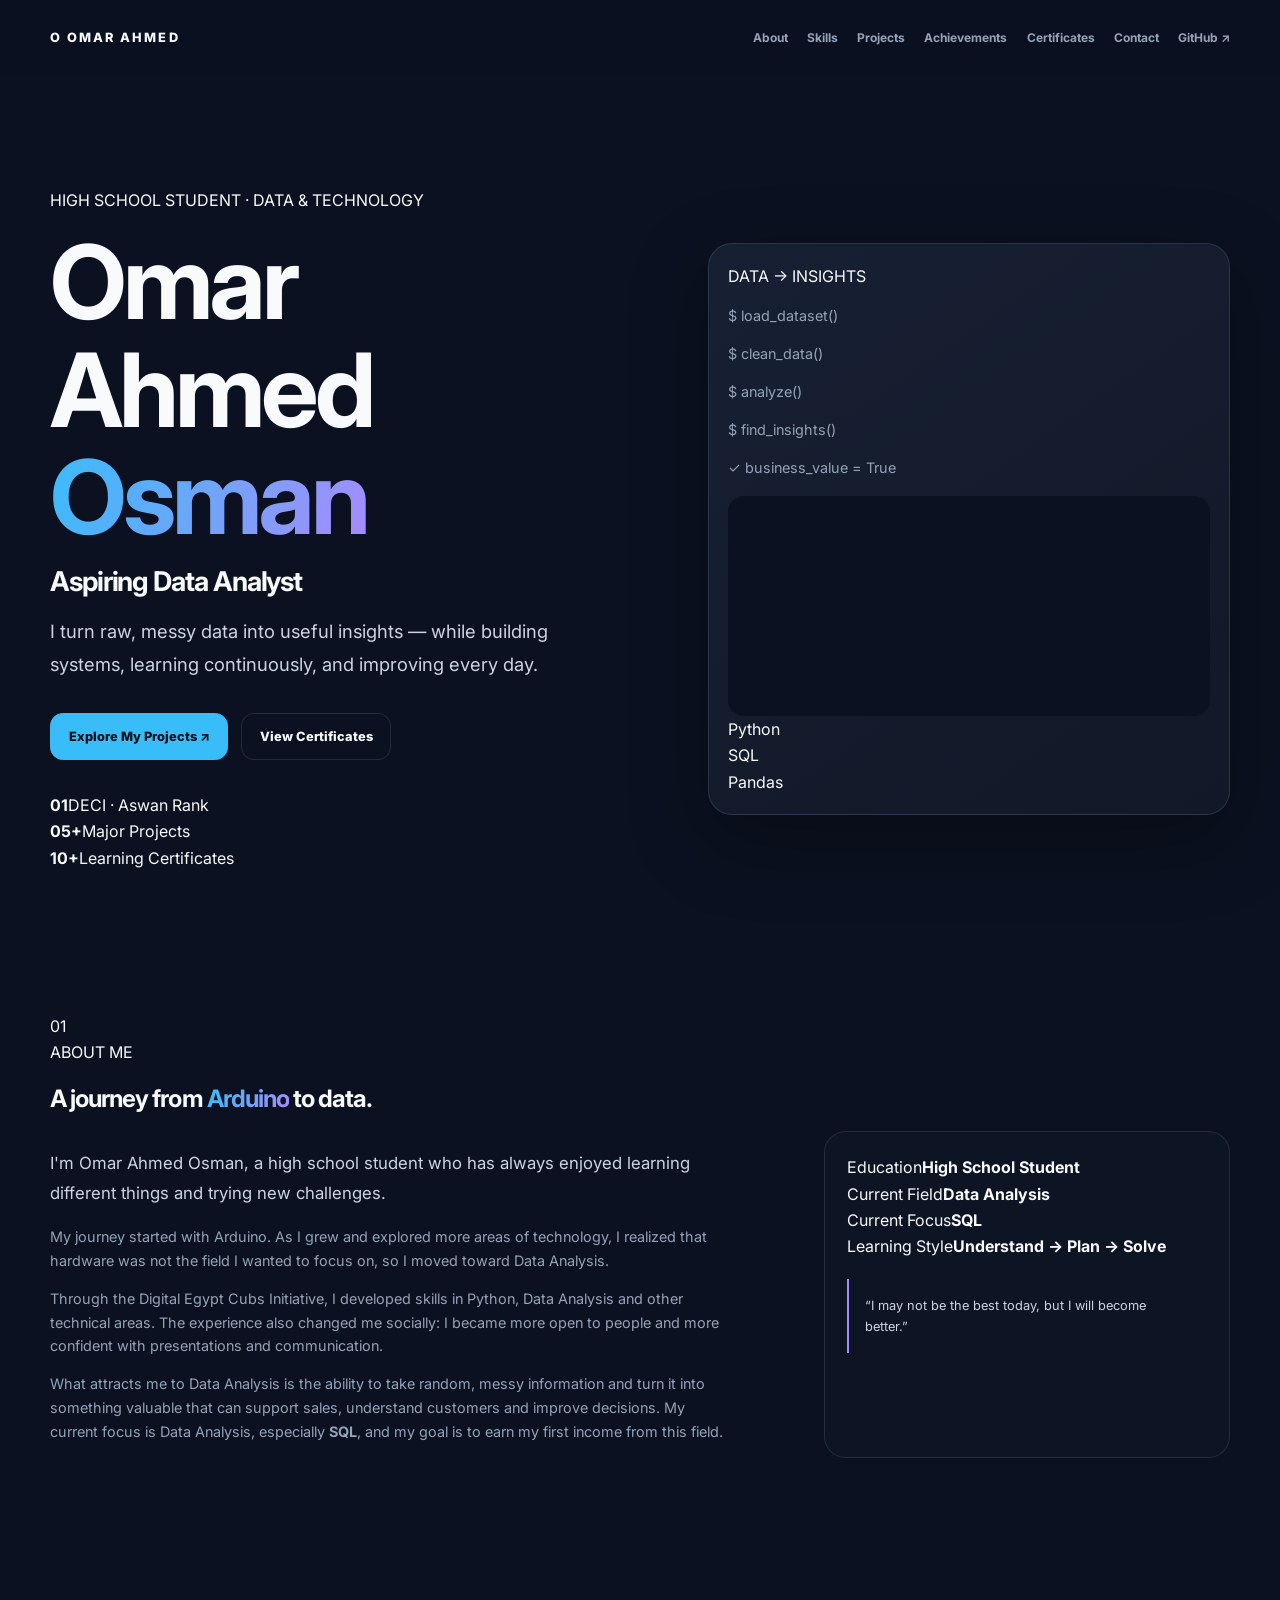
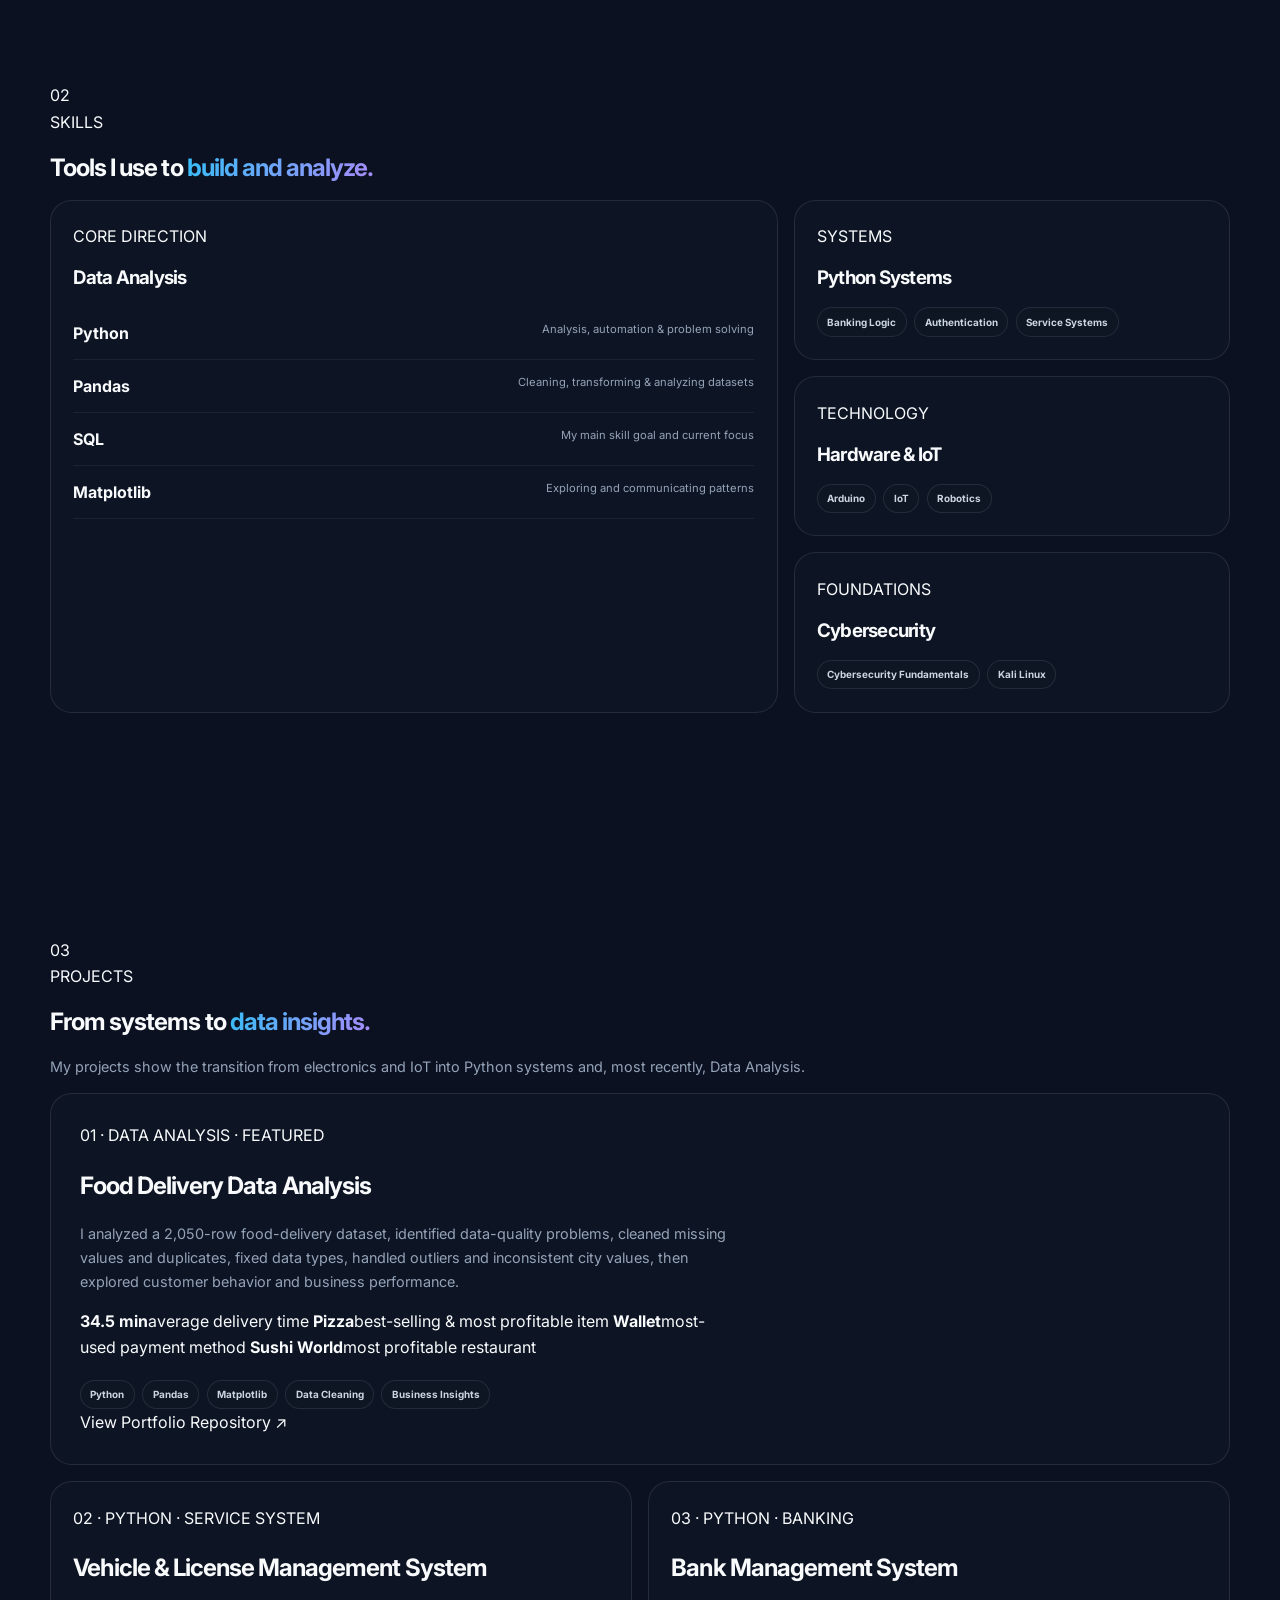
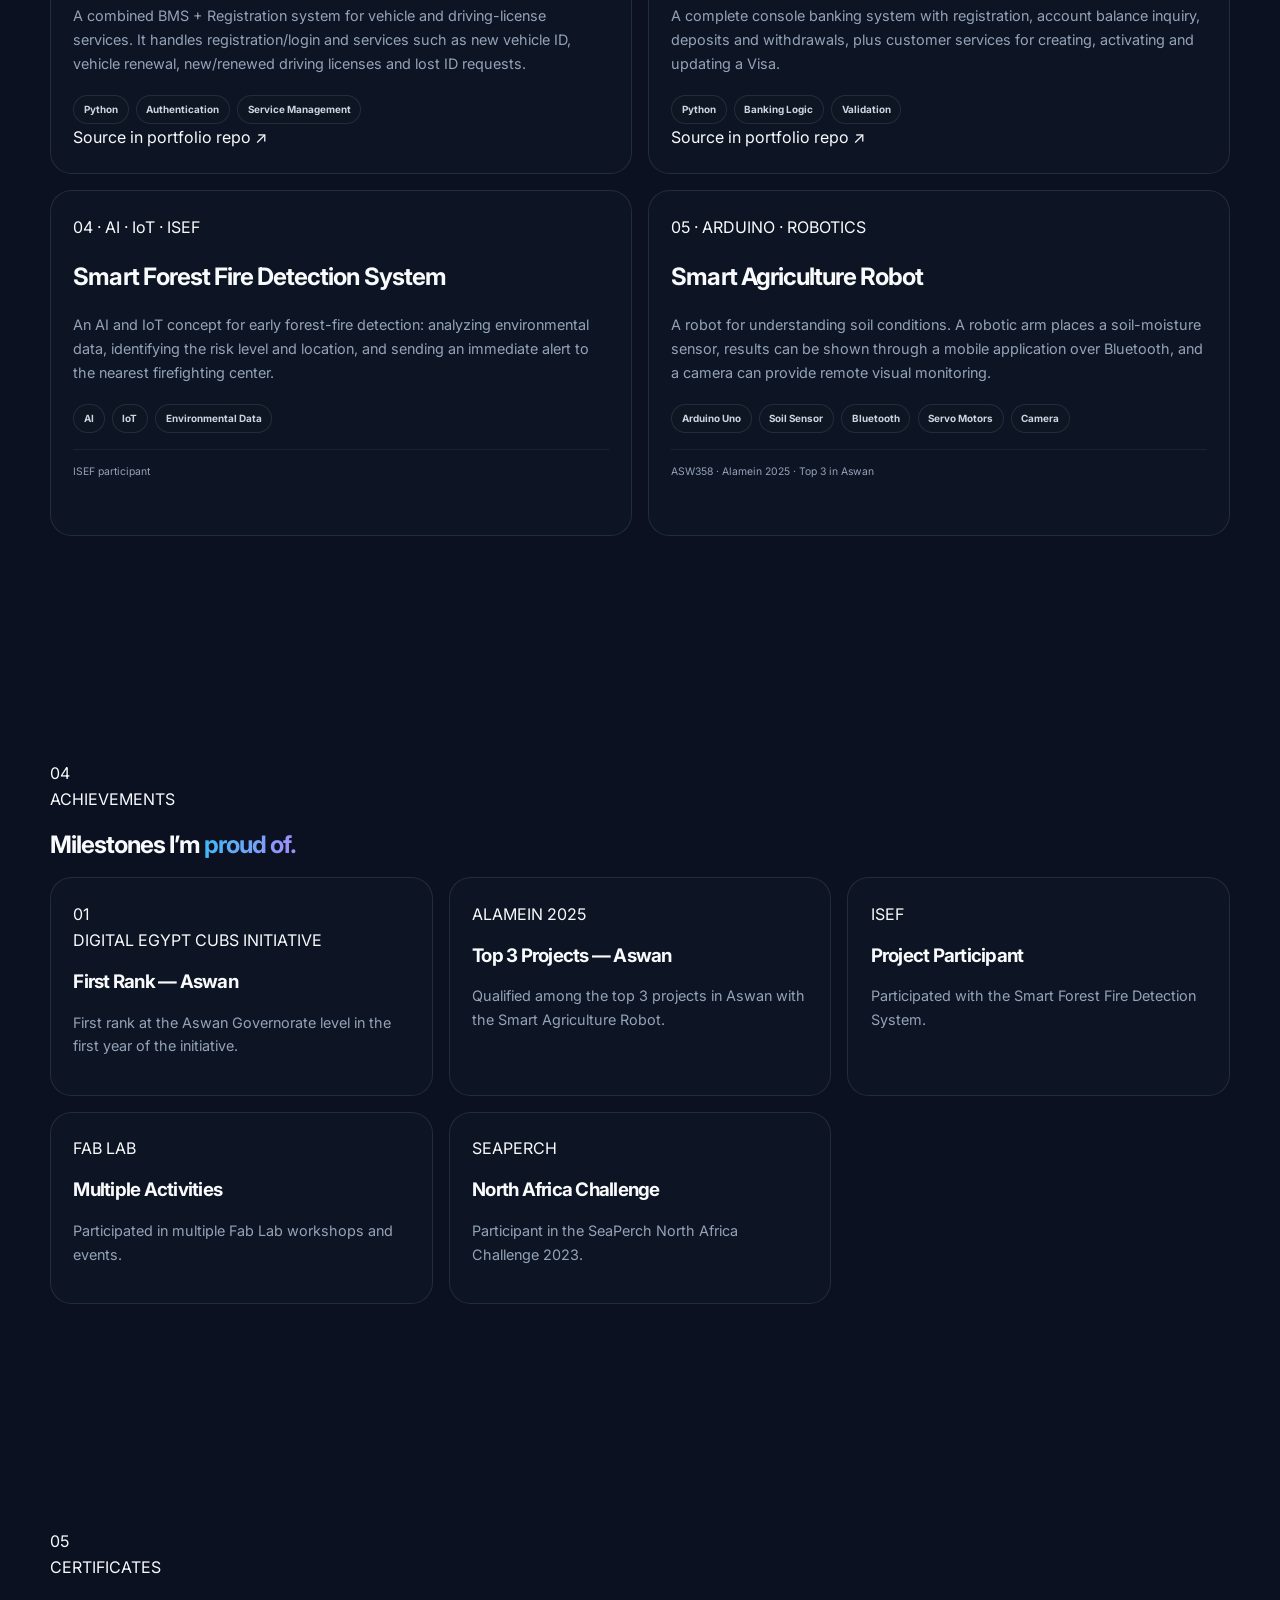
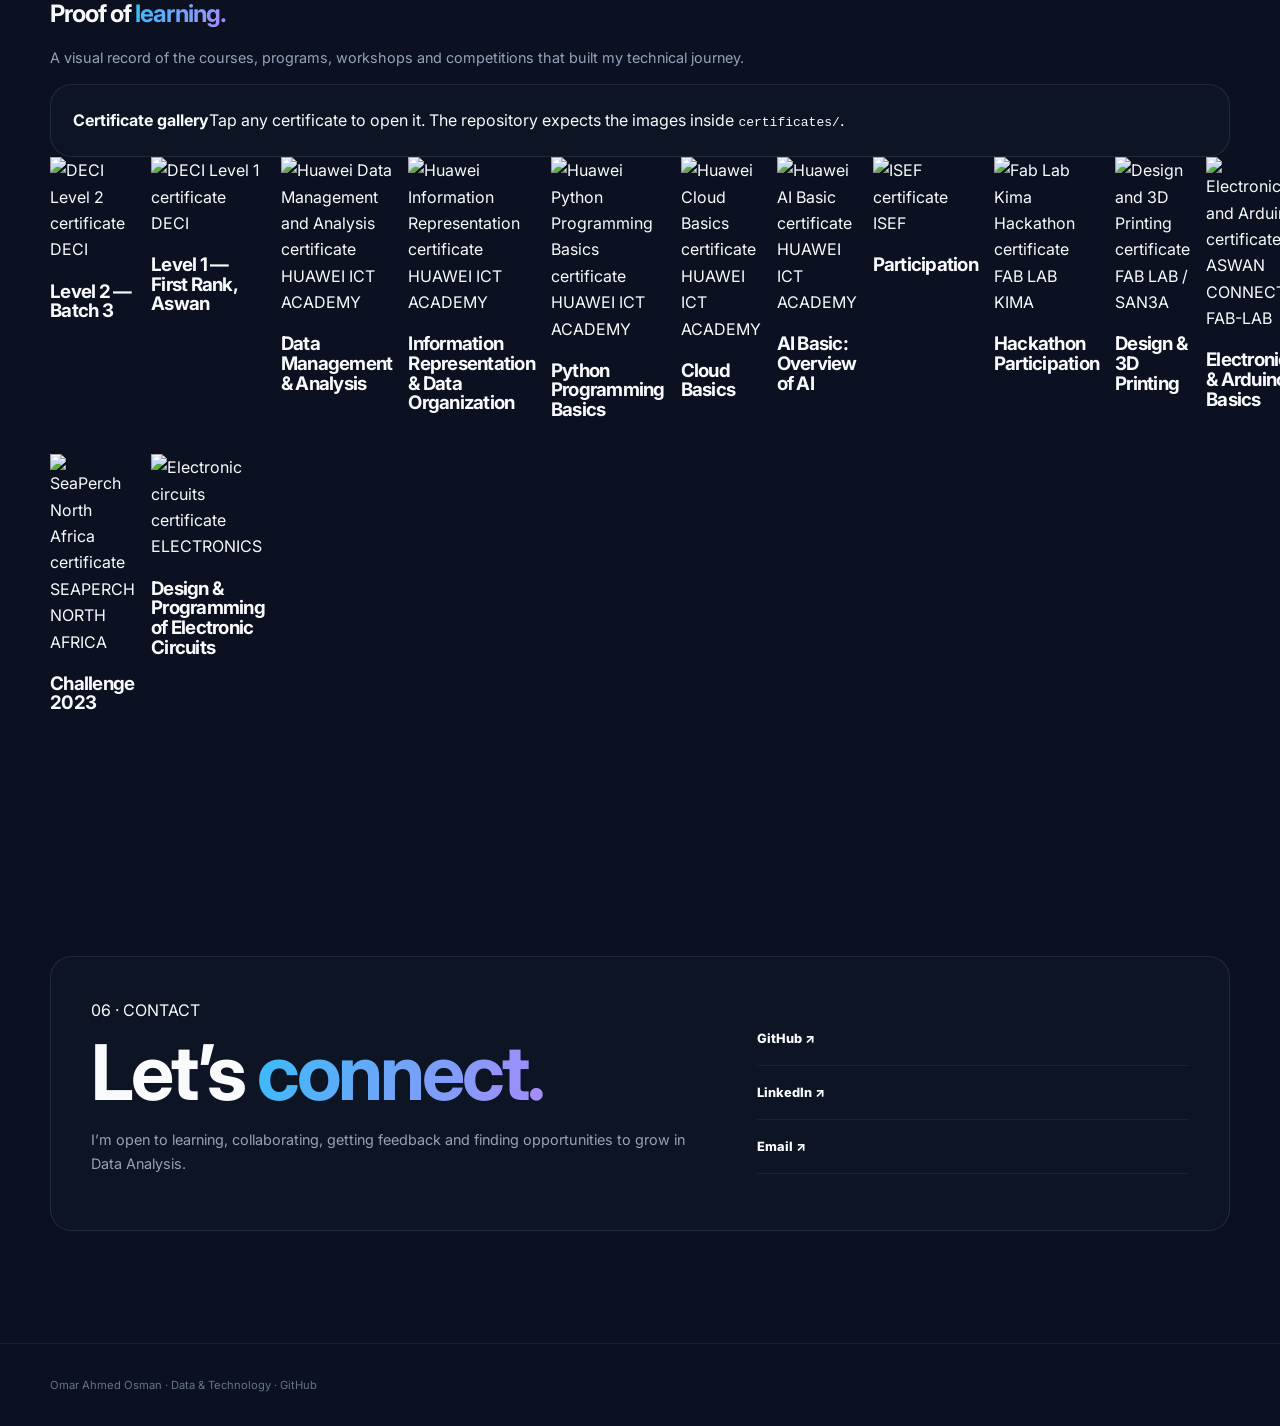
==== commit 85d458e9: "Improve portfolio structure, projects, achievements and certificate gallery" ====
--- a/index.html
+++ b/index.html
@@ -1 +1,199 @@
-<!doctype html><html lang="en"><head><meta charset="utf-8"><meta name="viewport" content="width=device-width,initial-scale=1"><meta name="description" content="Omar Ahmed Osman — Aspiring Data Analyst portfolio"><meta name="theme-color" content="#0b1120"><title>Omar Ahmed Osman | Aspiring Data Analyst</title><link rel="preconnect" href="https://fonts.googleapis.com"><link rel="preconnect" href="https://fonts.gstatic.com" crossorigin><link href="https://fonts.googleapis.com/css2?family=Inter:wght@400;500;600;700;800&display=swap" rel="stylesheet"><link rel="stylesheet" href="style.css"></head><body><div id="scroll-progress"></div><header><div class="wrap nav"><a class="brand" href="#hero"><b>O</b> OMAR</a><button id="menu" aria-label="Open navigation" aria-expanded="false">☰</button><nav id="nav"><a href="#about">About</a><a href="#skills">Skills</a><a href="#projects">Projects</a><a href="#achievements">Achievements</a><a href="#certificates">Certificates</a><a href="#contact">Contact</a><a href="https://github.com/Omar-270" target="_blank">GitHub ↗</a></nav></div></header><main><section class="hero wrap" id="hero"><div><small>HIGH SCHOOL STUDENT · DATA & TECHNOLOGY</small><h1>Omar Ahmed<br><em>Osman</em></h1><h2>Aspiring Data Analyst</h2><p class="lead">Turning data into meaningful insights with Python and SQL.</p><div class="actions"><a class="btn primary" href="#projects">View My Projects ↗</a><a class="btn" href="#contact">Get In Touch</a></div><div class="tags"><span>Python</span><span>Pandas</span><span>SQL</span><span>Data Analysis</span></div></div><div class="hero-card"><div class="card-top">DATA → INSIGHTS <i></i></div><div class="chart"><div></div><div></div><div></div><svg viewBox="0 0 400 180"><path d="M15 145 C75 125 95 120 135 118 S195 100 225 110 S285 65 320 78 S360 45 390 28"/><path class="fill" d="M15 145 C75 125 95 120 135 118 S195 100 225 110 S285 65 320 78 S360 45 390 28 L390 170 L15 170Z"/></svg></div><div class="metrics"><span>PROCESS<strong>Clean</strong></span><span>QUERY<strong>Analyze</strong></span><span>RESULT<strong>Insight</strong></span></div><label>Python</label><label>SQL</label><label>Pandas</label></div></section><section class="wrap section" id="about"><small>01 · ABOUT</small><h2>A journey from <em>Arduino</em> to data.</h2><div class="two"><div><p class="lead">I'm Omar Ahmed Osman, a high school student with a strong curiosity for technology and continuous learning.</p><p>My journey started with Arduino, but as I explored different areas of technology, I discovered that Data Analysis was the field I enjoyed most.</p><p>Through the Digital Egypt Cubs Initiative (DECI), I developed my skills in Python, Data Analysis, and other technical areas. The experience also helped me grow personally, becoming more open to people and improving my communication and presentation skills.</p><p>What I enjoy most about Data Analysis is turning raw and seemingly meaningless data into valuable insights that can help businesses understand their customers and make better decisions. I'm currently focusing on strengthening my Data Analysis skills, especially SQL, while working toward building a career in this field.</p></div><aside class="panel"><p><b>Education</b><br>High School Student</p><p><b>Focus</b><br>Data Analysis</p><p><b>Current Goal</b><br>Strengthen SQL</p><blockquote>“I may not be the best today, but I'm committed to becoming better every day.”</blockquote></aside></div></section><section class="wrap section" id="skills"><small>02 · SKILLS</small><h2>Tools I use to <em>work with data.</em></h2><div class="skill-grid"><article class="panel featured"><small>CORE FOCUS</small><h3>Data Analysis</h3><div class="skill"><b>Python</b><span>Data analysis, processing & problem solving</span></div><div class="skill"><b>Pandas</b><span>Data cleaning and dataset analysis</span></div><div class="skill"><b>SQL</b><span>Current focus for querying structured data</span></div><div class="skill"><b>Matplotlib</b><span>Exploring and communicating data visually</span></div><div class="skill"><b>Requests</b><span>Working with data from web APIs</span></div></article><div><article class="panel"><small>TECHNOLOGY</small><h3>Hardware</h3><div class="tags"><span>Arduino</span><span>Hardware</span></div></article><article class="panel"><small>FOUNDATIONS</small><h3>Cybersecurity</h3><div class="tags"><span>Cybersecurity Fundamentals</span><span>Kali Linux</span></div></article></div></div></section><section class="wrap section" id="projects"><small>03 · PROJECTS</small><h2>Projects where I <em>turn ideas into systems.</em></h2><p>A selection of projects showing my path from Python systems and hardware to my current focus: Data Analysis.</p><article class="project featured-project"><div><small>FEATURED PROJECT · DATA ANALYSIS</small><h3>Food Delivery Data Analysis</h3><p>A Data Analysis project focused on working with food-delivery data and turning raw data into useful information and insights. It represents my current direction and interest in Data Analysis.</p><div class="tags"><span>Python</span><span>Pandas</span><span>Matplotlib</span><span>SQL</span></div><a href="https://github.com/Omar-270" target="_blank">View on GitHub ↗</a></div><div class="bars"><i></i><i></i><i></i><i></i><i></i><i></i></div></article><div class="project-grid"><article class="project"><small>02 · AI · IoT</small><h3>🔥 Smart Forest Fire Detection System</h3><p>An AI and IoT-based system designed to analyze environmental data, detect fires early, determine the risk level and location, and send an immediate alert to the nearest firefighting center.</p><div class="tags"><span>AI</span><span>IoT</span><span>Environmental Data</span></div><footer>ISEF 2025 Participant</footer></article><article class="project"><small>03 · ARDUINO · IoT</small><h3>🌱 Smart Agriculture Robot</h3><p>A robot that helps the user understand soil conditions. A robotic arm places a soil-moisture sensor, and the result is shown through a mobile application connected by Bluetooth. A camera can also let the user see the soil condition remotely.</p><div class="tags"><span>Arduino Uno</span><span>Soil Moisture Sensor</span><span>Bluetooth</span><span>DC Motors</span><span>Servo Motors</span><span>Camera Module</span></div><footer>ASW358 · Alamein 2025</footer></article><article class="project"><small>04 · PYTHON</small><h3>▣ Vehicle & License Management System</h3><p>A Python-based system combining the BMS and Registration System into one complete service system for vehicle and driving-license management, including issuing and renewing licenses.</p><div class="tags"><span>Python</span><span>System Design</span></div></article><article class="project"><small>05 · PYTHON</small><h3>▤ Bank Management System</h3><p>A Python-based banking system designed to manage customer accounts and provide core banking operations such as deposits, withdrawals, and account inquiries.</p><div class="tags"><span>Python</span><span>Banking Logic</span></div></article></div></section><section class="wrap section" id="achievements"><small>04 · ACHIEVEMENTS</small><h2>Milestones that <em>shaped the journey.</em></h2><div class="achievement-grid"><article class="panel big"><small>DECI</small><h3>First Rank — Aswan</h3><p>First rank at the Aswan Governorate level during the first year of the Digital Egypt Cubs Initiative.</p></article><article class="panel"><small>ALAMEIN 2025</small><h3>Top 3 Projects — Aswan</h3><p>Selected among the top 3 projects at the Aswan Governorate level with the Smart Agriculture Robot.</p></article><article class="panel"><small>ISEF 2025</small><h3>ISEF Participant</h3><p>Participated with the Smart Forest Fire Detection System.</p></article><article class="panel"><small>SEAPERCH 2023</small><h3>North Africa Challenge</h3><p>Participant in the SeaPerch North Africa Challenge.</p></article><article class="panel"><small>FAB LAB</small><h3>Multiple Activities</h3><p>Participated in multiple Fab Lab activities and events.</p></article></div></section><section class="wrap section" id="certificates"><small>05 · CERTIFICATES & LEARNING</small><h2>Learning beyond the <em>classroom.</em></h2><div class="cert-grid"><article class="panel big"><small>DECI</small><h3>Digital Egypt Cubs Initiative</h3><p>Level 2 completion — Batch 3, Sep. 2025.</p></article><article class="panel"><small>HUAWEI</small><h3>Data Management & Analysis</h3></article><article class="panel"><small>HUAWEI</small><h3>Information Representation & Data Organization</h3></article><article class="panel"><small>HUAWEI</small><h3>AI Basic</h3></article><article class="panel"><small>HUAWEI</small><h3>Cloud Basics</h3></article><article class="panel"><small>TECHNOLOGY</small><h3>Electronics & Arduino</h3></article><article class="panel"><small>FAB LAB</small><h3>Design & 3D Printing</h3></article><article class="panel"><small>COMMUNITY & TECHNOLOGY</small><h3>DevFest & Fab Lab</h3></article></div></section><section class="wrap section" id="contact"><div class="contact panel"><div><small>06 · CONTACT</small><h2>Let's <em>connect.</em></h2><p>I'm always open to learning, exploring new opportunities, and connecting with people interested in technology and data.</p></div><div class="links"><a href="https://github.com/Omar-270" target="_blank">GitHub ↗</a><a href="https://www.linkedin.com/in/omar-ahmed-36085033b/" target="_blank">LinkedIn ↗</a><a href="mailto:omarahmed2011728@gmail.com">Email ↗</a></div></div></section></main><footer><div class="wrap">Omar Ahmed Osman · Aspiring Data Analyst</div></footer><script src="script.js"></script></body></html>+<!doctype html>
+<html lang="en">
+<head>
+  <meta charset="utf-8">
+  <meta name="viewport" content="width=device-width,initial-scale=1">
+  <meta name="description" content="Omar Ahmed Osman — aspiring Data Analyst and high school student portfolio">
+  <meta name="theme-color" content="#08111f">
+  <title>Omar Ahmed Osman | Data & Technology</title>
+  <link rel="preconnect" href="https://fonts.googleapis.com">
+  <link rel="preconnect" href="https://fonts.gstatic.com" crossorigin>
+  <link href="https://fonts.googleapis.com/css2?family=Inter:wght@400;500;600;700;800;900&display=swap" rel="stylesheet">
+  <link rel="stylesheet" href="style.css">
+</head>
+<body>
+  <div id="scroll-progress"></div>
+  <header>
+    <div class="wrap nav">
+      <a class="brand" href="#hero"><span>O</span> OMAR AHMED</a>
+      <button id="menu" aria-label="Open navigation" aria-expanded="false">☰</button>
+      <nav id="nav">
+        <a href="#about">About</a>
+        <a href="#skills">Skills</a>
+        <a href="#projects">Projects</a>
+        <a href="#achievements">Achievements</a>
+        <a href="#certificates">Certificates</a>
+        <a href="#contact">Contact</a>
+        <a class="nav-github" href="https://github.com/Omar-270" target="_blank" rel="noreferrer">GitHub ↗</a>
+      </nav>
+    </div>
+  </header>
+
+  <main>
+    <section class="hero wrap" id="hero">
+      <div class="hero-copy">
+        <div class="eyebrow">HIGH SCHOOL STUDENT · DATA & TECHNOLOGY</div>
+        <h1>Omar Ahmed<br><em>Osman</em></h1>
+        <h2>Aspiring Data Analyst</h2>
+        <p class="lead">I turn raw, messy data into useful insights — while building systems, learning continuously, and improving every day.</p>
+        <div class="actions">
+          <a class="btn primary" href="#projects">Explore My Projects ↗</a>
+          <a class="btn" href="#certificates">View Certificates</a>
+        </div>
+        <div class="hero-stats">
+          <div><strong>01</strong><span>DECI · Aswan Rank</span></div>
+          <div><strong>05+</strong><span>Major Projects</span></div>
+          <div><strong>10+</strong><span>Learning Certificates</span></div>
+        </div>
+      </div>
+      <div class="hero-card">
+        <div class="card-label">DATA → INSIGHTS</div>
+        <div class="terminal">
+          <p><span>$</span> load_dataset()</p>
+          <p><span>$</span> clean_data()</p>
+          <p><span>$</span> analyze()</p>
+          <p><span>$</span> find_insights()</p>
+          <p class="success">✓ business_value = True</p>
+        </div>
+        <div class="chart"><i></i><i></i><i></i><i></i><i></i><i></i></div>
+        <div class="floating-tag one">Python</div>
+        <div class="floating-tag two">SQL</div>
+        <div class="floating-tag three">Pandas</div>
+      </div>
+    </section>
+
+    <section class="wrap section" id="about">
+      <div class="section-heading"><span>01</span><div><div class="eyebrow">ABOUT ME</div><h2>A journey from <em>Arduino</em> to data.</h2></div></div>
+      <div class="two">
+        <div>
+          <p class="lead">I'm Omar Ahmed Osman, a high school student who has always enjoyed learning different things and trying new challenges.</p>
+          <p>My journey started with Arduino. As I grew and explored more areas of technology, I realized that hardware was not the field I wanted to focus on, so I moved toward Data Analysis.</p>
+          <p>Through the Digital Egypt Cubs Initiative, I developed skills in Python, Data Analysis and other technical areas. The experience also changed me socially: I became more open to people and more confident with presentations and communication.</p>
+          <p>What attracts me to Data Analysis is the ability to take random, messy information and turn it into something valuable that can support sales, understand customers and improve decisions. My current focus is Data Analysis, especially <strong>SQL</strong>, and my goal is to earn my first income from this field.</p>
+        </div>
+        <aside class="panel profile-panel">
+          <div class="profile-row"><span>Education</span><strong>High School Student</strong></div>
+          <div class="profile-row"><span>Current Field</span><strong>Data Analysis</strong></div>
+          <div class="profile-row"><span>Current Focus</span><strong>SQL</strong></div>
+          <div class="profile-row"><span>Learning Style</span><strong>Understand → Plan → Solve</strong></div>
+          <blockquote>“I may not be the best today, but I will become better.”</blockquote>
+        </aside>
+      </div>
+    </section>
+
+    <section class="wrap section" id="skills">
+      <div class="section-heading"><span>02</span><div><div class="eyebrow">SKILLS</div><h2>Tools I use to <em>build and analyze.</em></h2></div></div>
+      <div class="skill-grid">
+        <article class="panel featured-skill">
+          <div class="mini-label">CORE DIRECTION</div><h3>Data Analysis</h3>
+          <div class="skill"><b>Python</b><span>Analysis, automation & problem solving</span></div>
+          <div class="skill"><b>Pandas</b><span>Cleaning, transforming & analyzing datasets</span></div>
+          <div class="skill"><b>SQL</b><span>My main skill goal and current focus</span></div>
+          <div class="skill"><b>Matplotlib</b><span>Exploring and communicating patterns</span></div>
+        </article>
+        <div class="skill-stack">
+          <article class="panel"><div class="mini-label">SYSTEMS</div><h3>Python Systems</h3><div class="tags"><span>Banking Logic</span><span>Authentication</span><span>Service Systems</span></div></article>
+          <article class="panel"><div class="mini-label">TECHNOLOGY</div><h3>Hardware & IoT</h3><div class="tags"><span>Arduino</span><span>IoT</span><span>Robotics</span></div></article>
+          <article class="panel"><div class="mini-label">FOUNDATIONS</div><h3>Cybersecurity</h3><div class="tags"><span>Cybersecurity Fundamentals</span><span>Kali Linux</span></div></article>
+        </div>
+      </div>
+    </section>
+
+    <section class="wrap section" id="projects">
+      <div class="section-heading"><span>03</span><div><div class="eyebrow">PROJECTS</div><h2>From systems to <em>data insights.</em></h2></div></div>
+      <p class="section-intro">My projects show the transition from electronics and IoT into Python systems and, most recently, Data Analysis.</p>
+
+      <article class="project featured-project">
+        <div>
+          <div class="project-number">01 · DATA ANALYSIS · FEATURED</div>
+          <h3>Food Delivery Data Analysis</h3>
+          <p>I analyzed a 2,050-row food-delivery dataset, identified data-quality problems, cleaned missing values and duplicates, fixed data types, handled outliers and inconsistent city values, then explored customer behavior and business performance.</p>
+          <div class="insight-grid">
+            <span><b>34.5 min</b>average delivery time</span>
+            <span><b>Pizza</b>best-selling & most profitable item</span>
+            <span><b>Wallet</b>most-used payment method</span>
+            <span><b>Sushi World</b>most profitable restaurant</span>
+          </div>
+          <div class="tags"><span>Python</span><span>Pandas</span><span>Matplotlib</span><span>Data Cleaning</span><span>Business Insights</span></div>
+          <a class="project-link" href="https://github.com/Omar-270/My-New-Portfolio" target="_blank" rel="noreferrer">View Portfolio Repository ↗</a>
+        </div>
+        <div class="data-visual"><div class="axis"></div><i></i><i></i><i></i><i></i><i></i></div>
+      </article>
+
+      <div class="project-grid">
+        <article class="project">
+          <div class="project-number">02 · PYTHON · SERVICE SYSTEM</div><h3>Vehicle & License Management System</h3>
+          <p>A combined BMS + Registration system for vehicle and driving-license services. It handles registration/login and services such as new vehicle ID, vehicle renewal, new/renewed driving licenses and lost ID requests.</p>
+          <div class="tags"><span>Python</span><span>Authentication</span><span>Service Management</span></div>
+          <a class="project-link" href="https://github.com/Omar-270/My-New-Portfolio" target="_blank" rel="noreferrer">Source in portfolio repo ↗</a>
+        </article>
+        <article class="project">
+          <div class="project-number">03 · PYTHON · BANKING</div><h3>Bank Management System</h3>
+          <p>A complete console banking system with registration, account balance inquiry, deposits and withdrawals, plus customer services for creating, activating and updating a Visa.</p>
+          <div class="tags"><span>Python</span><span>Banking Logic</span><span>Validation</span></div>
+          <a class="project-link" href="https://github.com/Omar-270/My-New-Portfolio" target="_blank" rel="noreferrer">Source in portfolio repo ↗</a>
+        </article>
+        <article class="project">
+          <div class="project-number">04 · AI · IoT · ISEF</div><h3>Smart Forest Fire Detection System</h3>
+          <p>An AI and IoT concept for early forest-fire detection: analyzing environmental data, identifying the risk level and location, and sending an immediate alert to the nearest firefighting center.</p>
+          <div class="tags"><span>AI</span><span>IoT</span><span>Environmental Data</span></div>
+          <footer>ISEF participant</footer>
+        </article>
+        <article class="project">
+          <div class="project-number">05 · ARDUINO · ROBOTICS</div><h3>Smart Agriculture Robot</h3>
+          <p>A robot for understanding soil conditions. A robotic arm places a soil-moisture sensor, results can be shown through a mobile application over Bluetooth, and a camera can provide remote visual monitoring.</p>
+          <div class="tags"><span>Arduino Uno</span><span>Soil Sensor</span><span>Bluetooth</span><span>Servo Motors</span><span>Camera</span></div>
+          <footer>ASW358 · Alamein 2025 · Top 3 in Aswan</footer>
+        </article>
+      </div>
+    </section>
+
+    <section class="wrap section" id="achievements">
+      <div class="section-heading"><span>04</span><div><div class="eyebrow">ACHIEVEMENTS</div><h2>Milestones I’m <em>proud of.</em></h2></div></div>
+      <div class="achievement-grid">
+        <article class="panel achievement-main"><div class="achievement-icon">01</div><div><div class="mini-label">DIGITAL EGYPT CUBS INITIATIVE</div><h3>First Rank — Aswan</h3><p>First rank at the Aswan Governorate level in the first year of the initiative.</p></div></article>
+        <article class="panel"><div class="mini-label">ALAMEIN 2025</div><h3>Top 3 Projects — Aswan</h3><p>Qualified among the top 3 projects in Aswan with the Smart Agriculture Robot.</p></article>
+        <article class="panel"><div class="mini-label">ISEF</div><h3>Project Participant</h3><p>Participated with the Smart Forest Fire Detection System.</p></article>
+        <article class="panel"><div class="mini-label">FAB LAB</div><h3>Multiple Activities</h3><p>Participated in multiple Fab Lab workshops and events.</p></article>
+        <article class="panel"><div class="mini-label">SEAPERCH</div><h3>North Africa Challenge</h3><p>Participant in the SeaPerch North Africa Challenge 2023.</p></article>
+      </div>
+    </section>
+
+    <section class="wrap section" id="certificates">
+      <div class="section-heading"><span>05</span><div><div class="eyebrow">CERTIFICATES</div><h2>Proof of <em>learning.</em></h2></div></div>
+      <p class="section-intro">A visual record of the courses, programs, workshops and competitions that built my technical journey.</p>
+      <div class="certificate-note panel"><strong>Certificate gallery</strong><span>Tap any certificate to open it. The repository expects the images inside <code>certificates/</code>.</span></div>
+      <div class="cert-grid">
+        <a class="certificate" href="certificates/certificate-level2.jpg" target="_blank"><img src="certificates/certificate-level2.jpg" alt="DECI Level 2 certificate"><div><span>DECI</span><h3>Level 2 — Batch 3</h3></div></a>
+        <a class="certificate" href="certificates/certificate17.jpg" target="_blank"><img src="certificates/certificate17.jpg" alt="DECI Level 1 certificate"><div><span>DECI</span><h3>Level 1 — First Rank, Aswan</h3></div></a>
+        <a class="certificate" href="certificates/certificate12.jpg" target="_blank"><img src="certificates/certificate12.jpg" alt="Huawei Data Management and Analysis certificate"><div><span>HUAWEI ICT ACADEMY</span><h3>Data Management & Analysis</h3></div></a>
+        <a class="certificate" href="certificates/certificate13.jpg" target="_blank"><img src="certificates/certificate13.jpg" alt="Huawei Information Representation certificate"><div><span>HUAWEI ICT ACADEMY</span><h3>Information Representation & Data Organization</h3></div></a>
+        <a class="certificate" href="certificates/certificate15.jpg" target="_blank"><img src="certificates/certificate15.jpg" alt="Huawei Python Programming Basics certificate"><div><span>HUAWEI ICT ACADEMY</span><h3>Python Programming Basics</h3></div></a>
+        <a class="certificate" href="certificates/certificate14.jpg" target="_blank"><img src="certificates/certificate14.jpg" alt="Huawei Cloud Basics certificate"><div><span>HUAWEI ICT ACADEMY</span><h3>Cloud Basics</h3></div></a>
+        <a class="certificate" href="certificates/certificate11.jpg" target="_blank"><img src="certificates/certificate11.jpg" alt="Huawei AI Basic certificate"><div><span>HUAWEI ICT ACADEMY</span><h3>AI Basic: Overview of AI</h3></div></a>
+        <a class="certificate" href="certificates/certificate10.jpg" target="_blank"><img src="certificates/certificate10.jpg" alt="ISEF certificate"><div><span>ISEF</span><h3>Participation</h3></div></a>
+        <a class="certificate" href="certificates/certificate3.jpg" target="_blank"><img src="certificates/certificate3.jpg" alt="Fab Lab Kima Hackathon certificate"><div><span>FAB LAB KIMA</span><h3>Hackathon Participation</h3></div></a>
+        <a class="certificate" href="certificates/certificate6.jpg" target="_blank"><img src="certificates/certificate6.jpg" alt="Design and 3D Printing certificate"><div><span>FAB LAB / SAN3A</span><h3>Design & 3D Printing</h3></div></a>
+        <a class="certificate" href="certificates/certificate7.jpg" target="_blank"><img src="certificates/certificate7.jpg" alt="Electronics and Arduino certificate"><div><span>ASWAN CONNECT FAB-LAB</span><h3>Electronics & Arduino Basics</h3></div></a>
+        <a class="certificate" href="certificates/certificate5.jpg" target="_blank"><img src="certificates/certificate5.jpg" alt="DevFest certificate"><div><span>DEVFEST</span><h3>Experience AI & EU Code Week</h3></div></a>
+        <a class="certificate" href="certificates/certificate8.jpg" target="_blank"><img src="certificates/certificate8.jpg" alt="SeaPerch North Africa certificate"><div><span>SEAPERCH NORTH AFRICA</span><h3>Challenge 2023</h3></div></a>
+        <a class="certificate" href="certificates/certificate9.jpg" target="_blank"><img src="certificates/certificate9.jpg" alt="Electronic circuits certificate"><div><span>ELECTRONICS</span><h3>Design & Programming of Electronic Circuits</h3></div></a>
+      </div>
+    </section>
+
+    <section class="wrap section" id="contact">
+      <div class="contact panel">
+        <div><div class="eyebrow">06 · CONTACT</div><h2>Let’s <em>connect.</em></h2><p>I’m open to learning, collaborating, getting feedback and finding opportunities to grow in Data Analysis.</p></div>
+        <div class="links">
+          <a href="https://github.com/Omar-270" target="_blank" rel="noreferrer">GitHub ↗</a>
+          <a href="https://www.linkedin.com/in/omar-ahmed-36085033b/" target="_blank" rel="noreferrer">LinkedIn ↗</a>
+          <a href="mailto:omarahmed2011728@gmail.com">Email ↗</a>
+        </div>
+      </div>
+    </section>
+  </main>
+
+  <footer><div class="wrap">Omar Ahmed Osman · Data & Technology · <a href="https://github.com/Omar-270" target="_blank" rel="noreferrer">GitHub</a></div></footer>
+  <script src="script.js"></script>
+</body>
+</html>
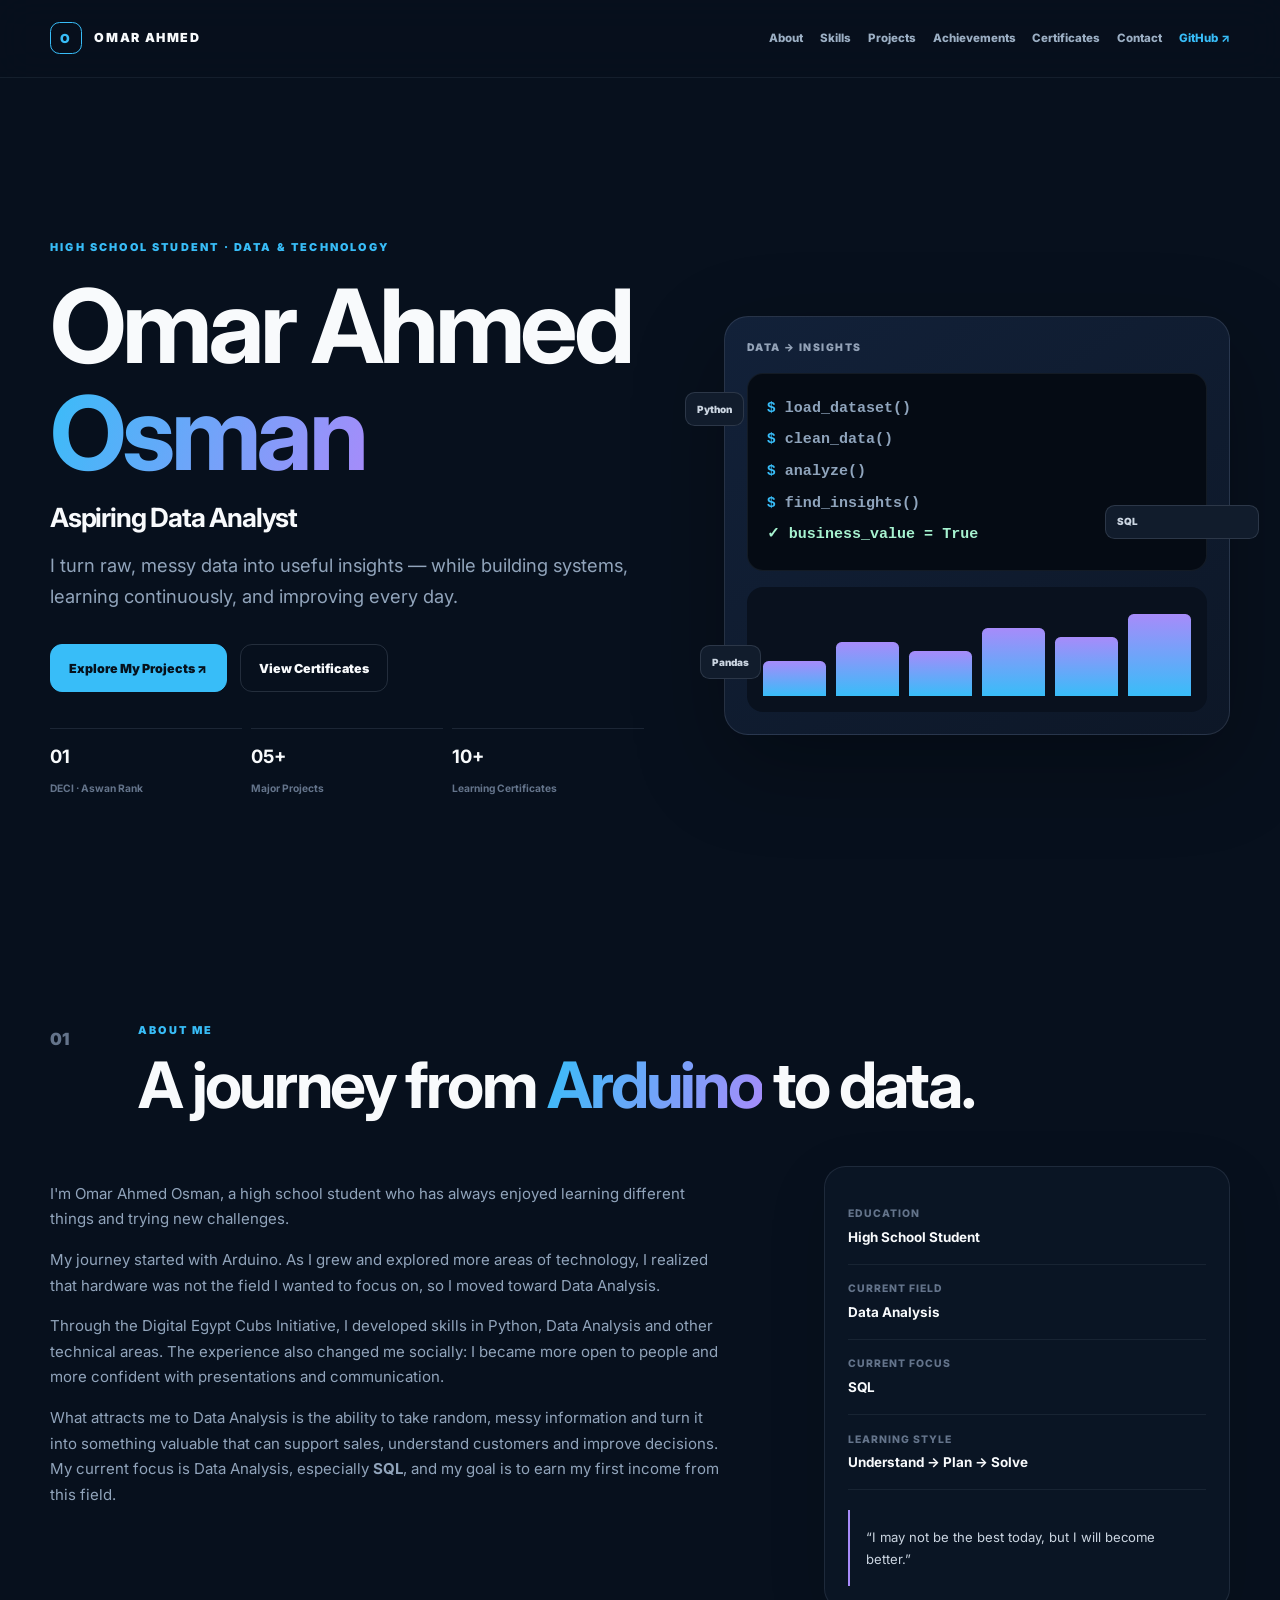
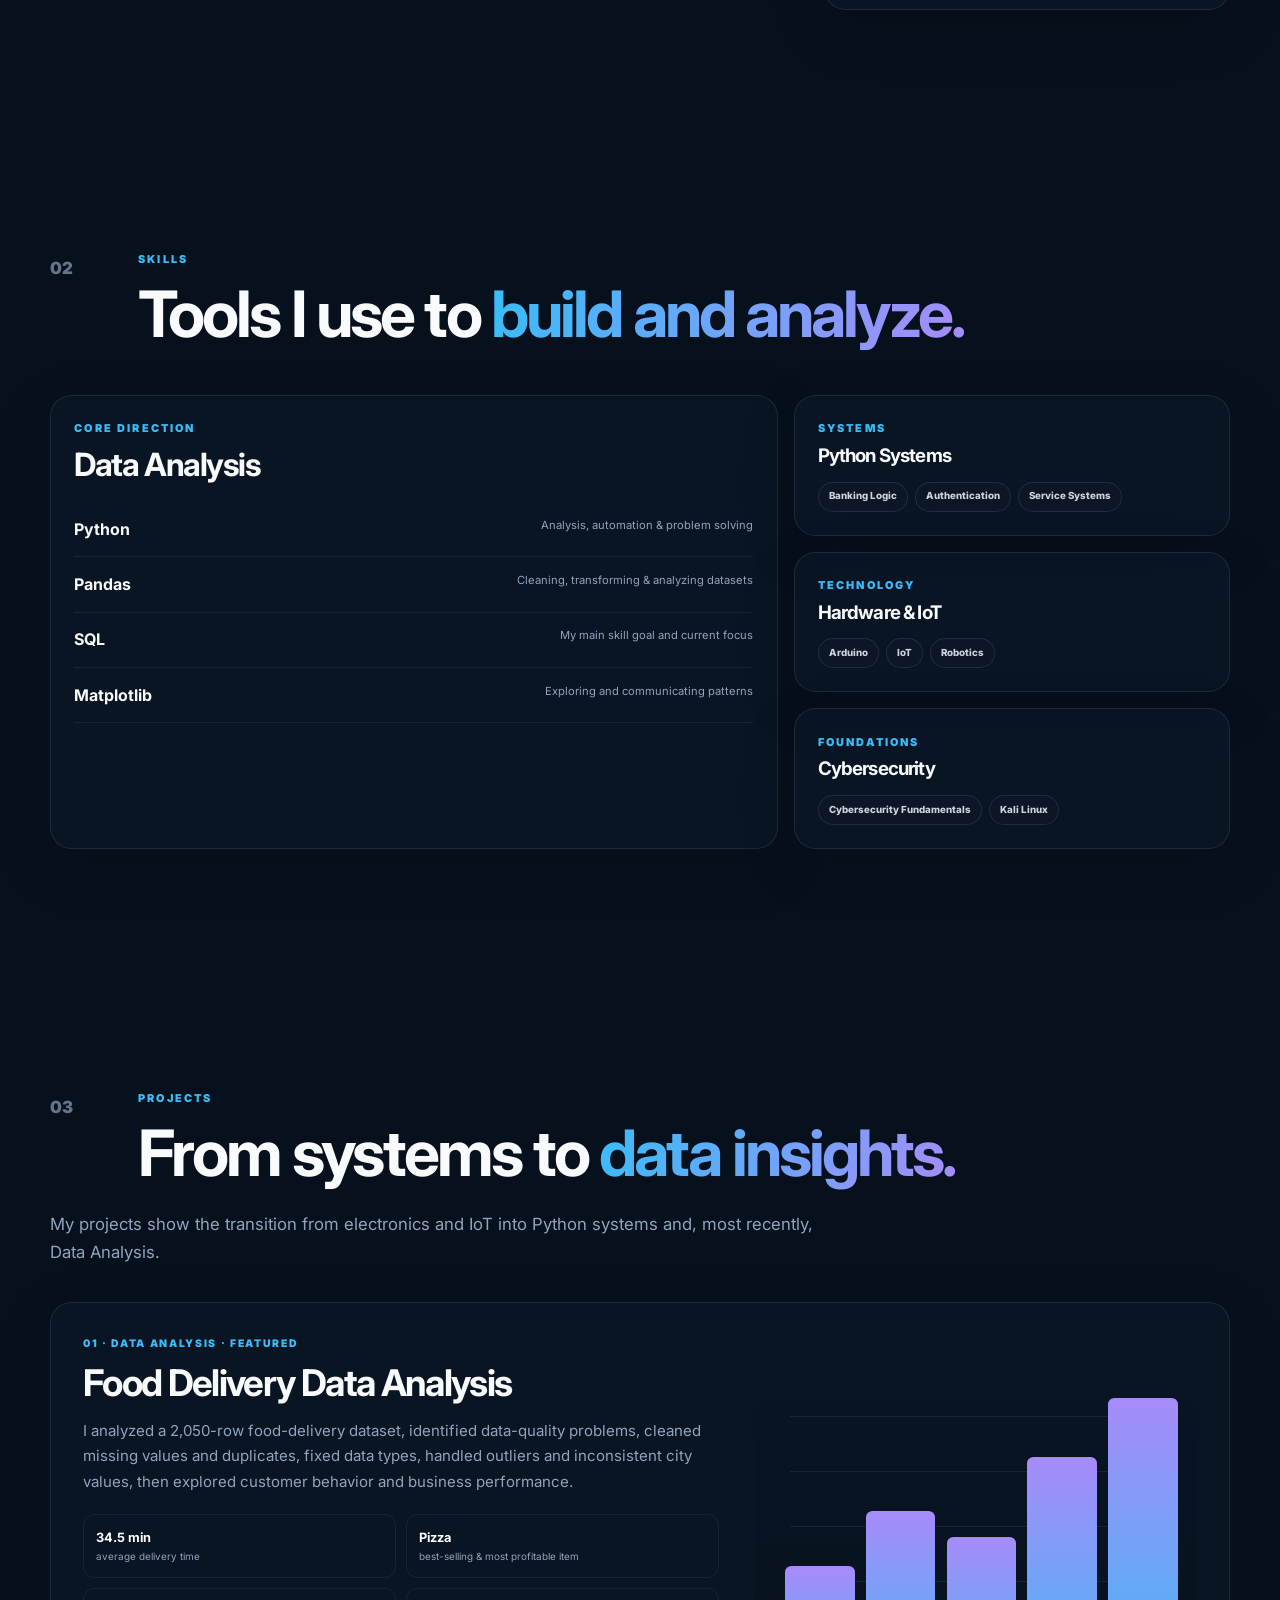
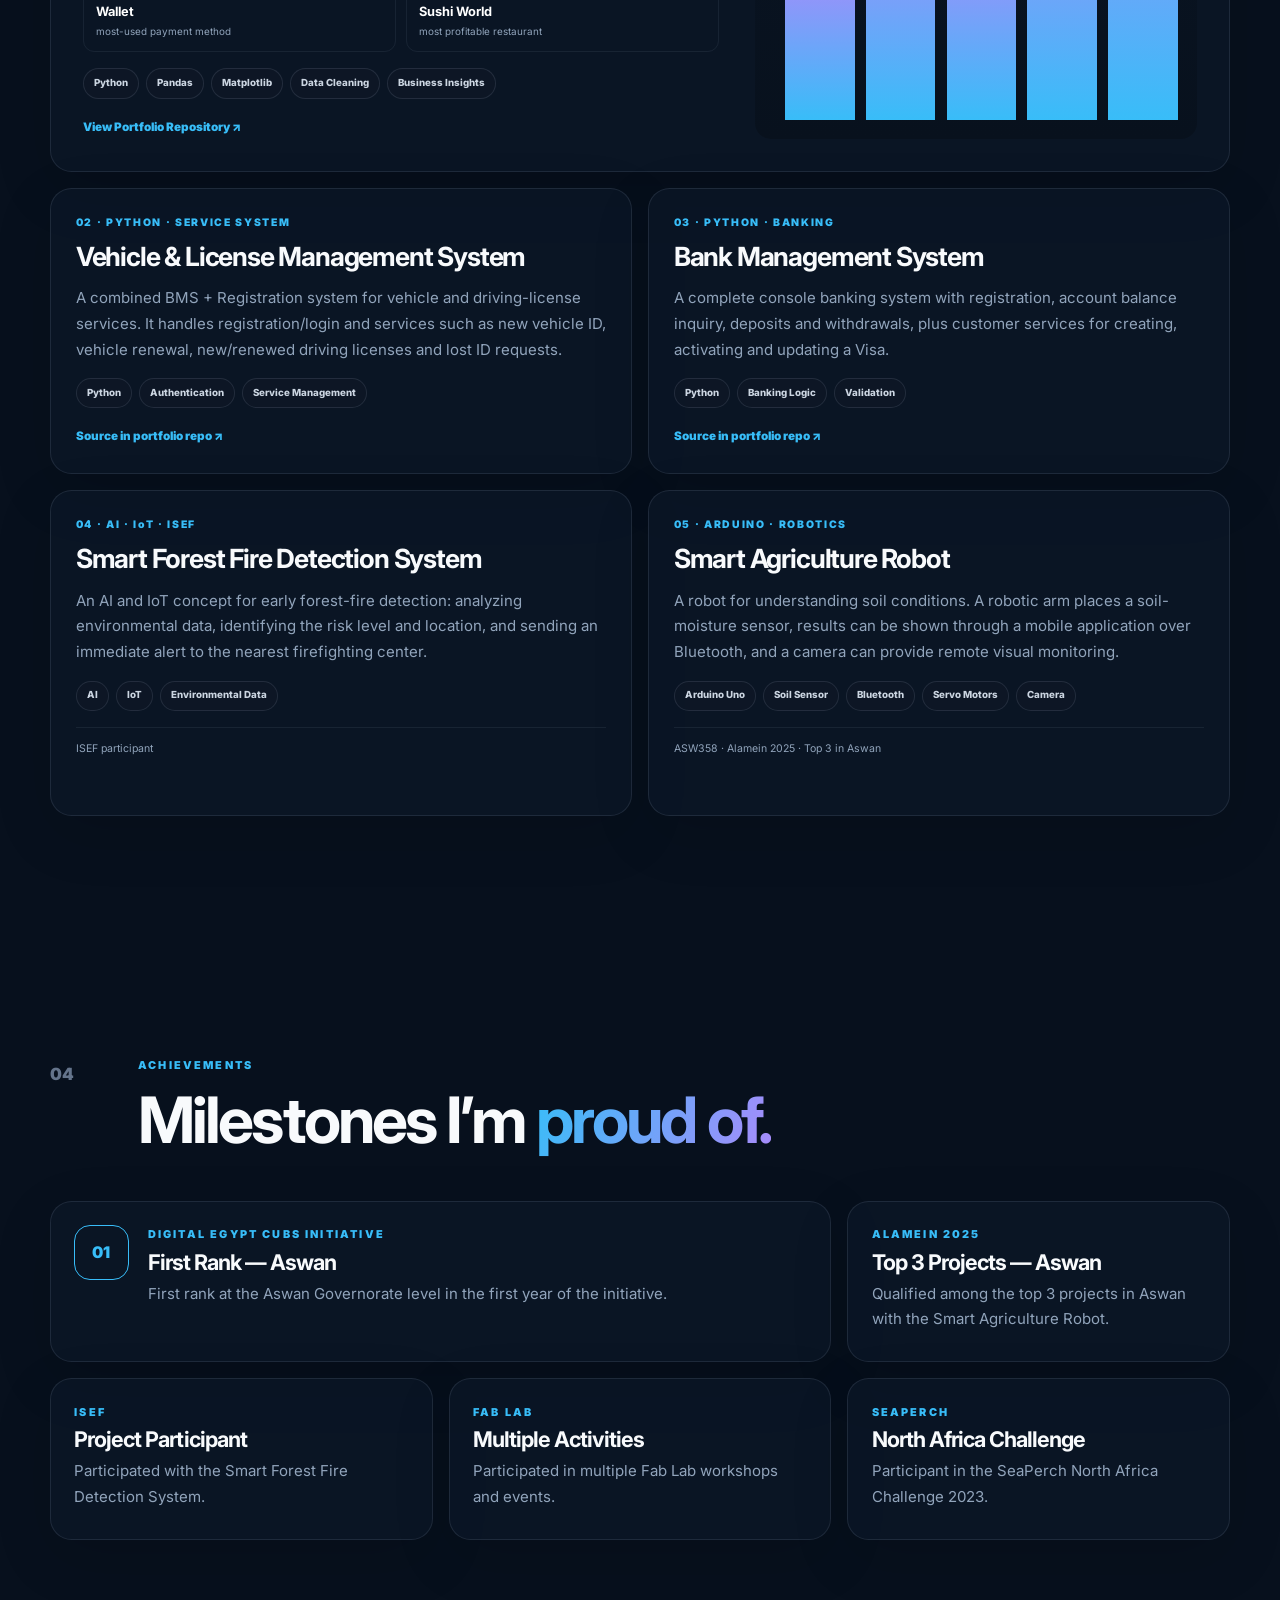
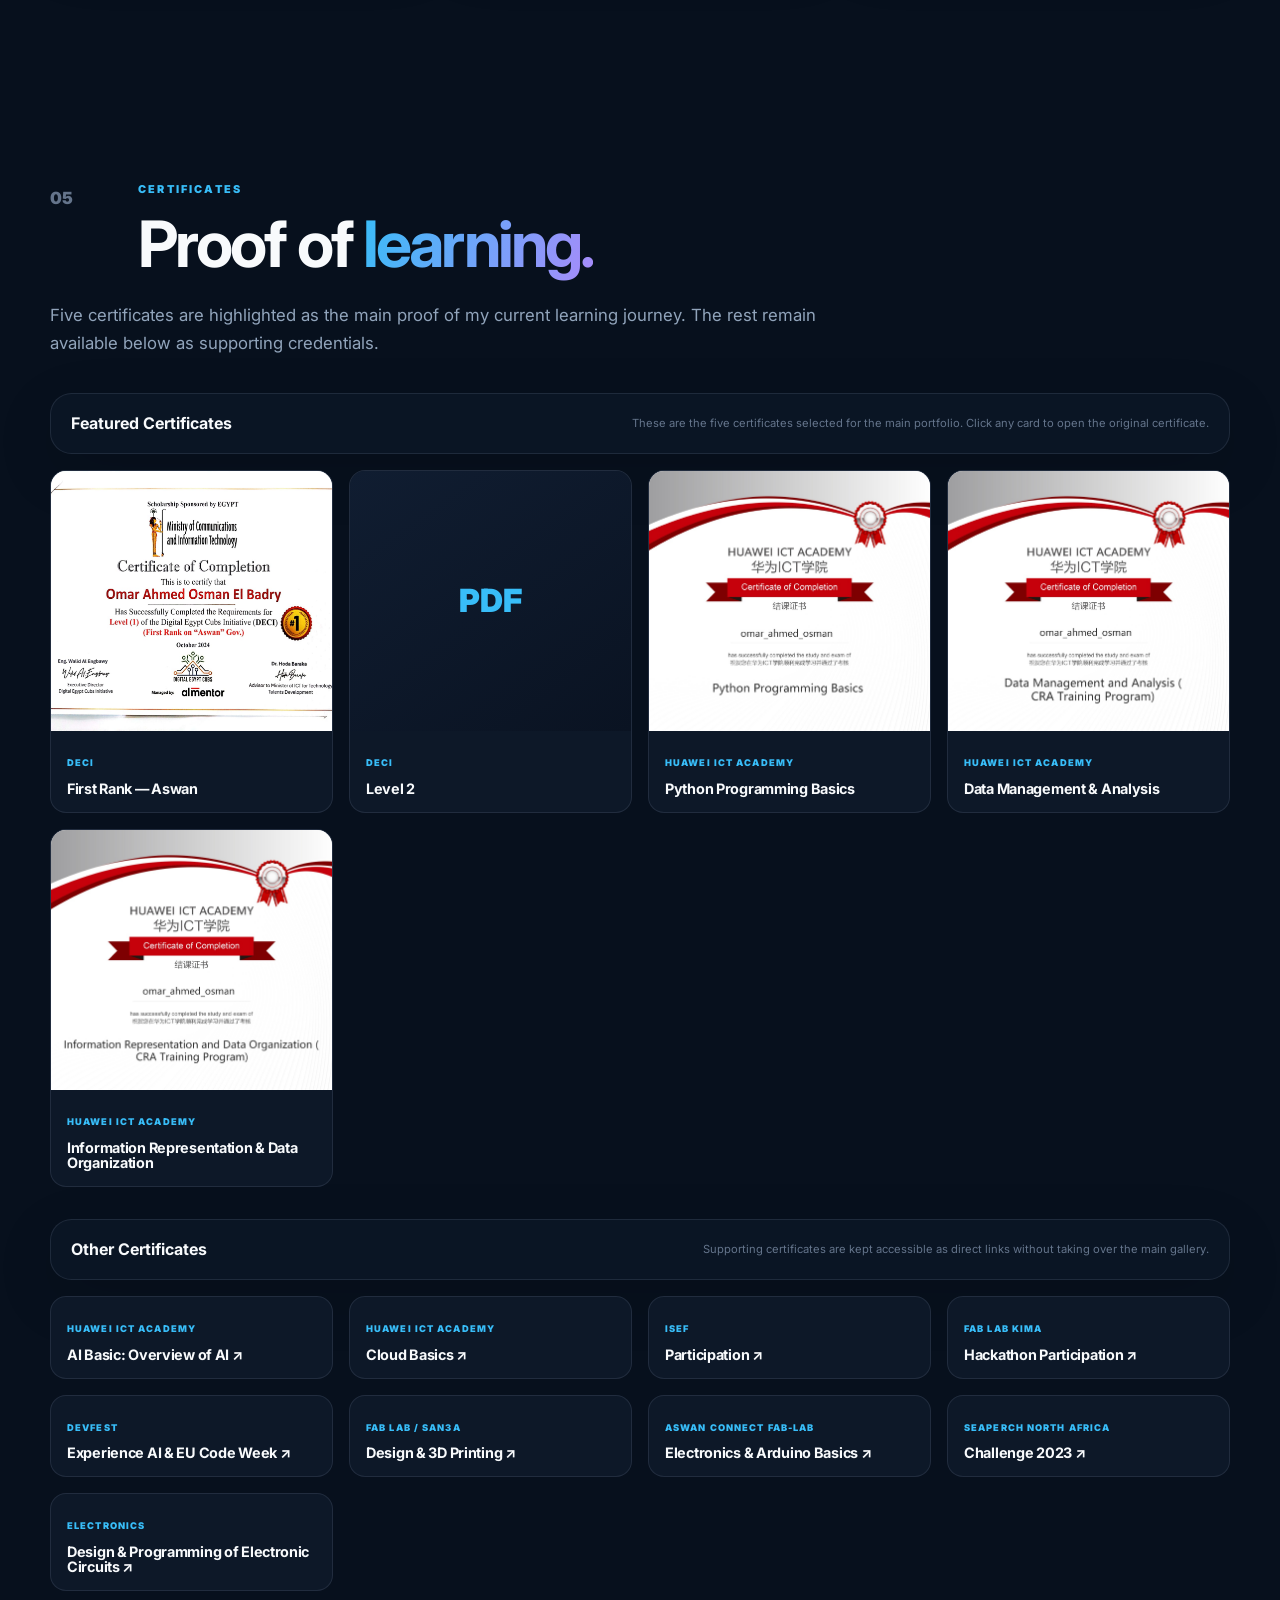
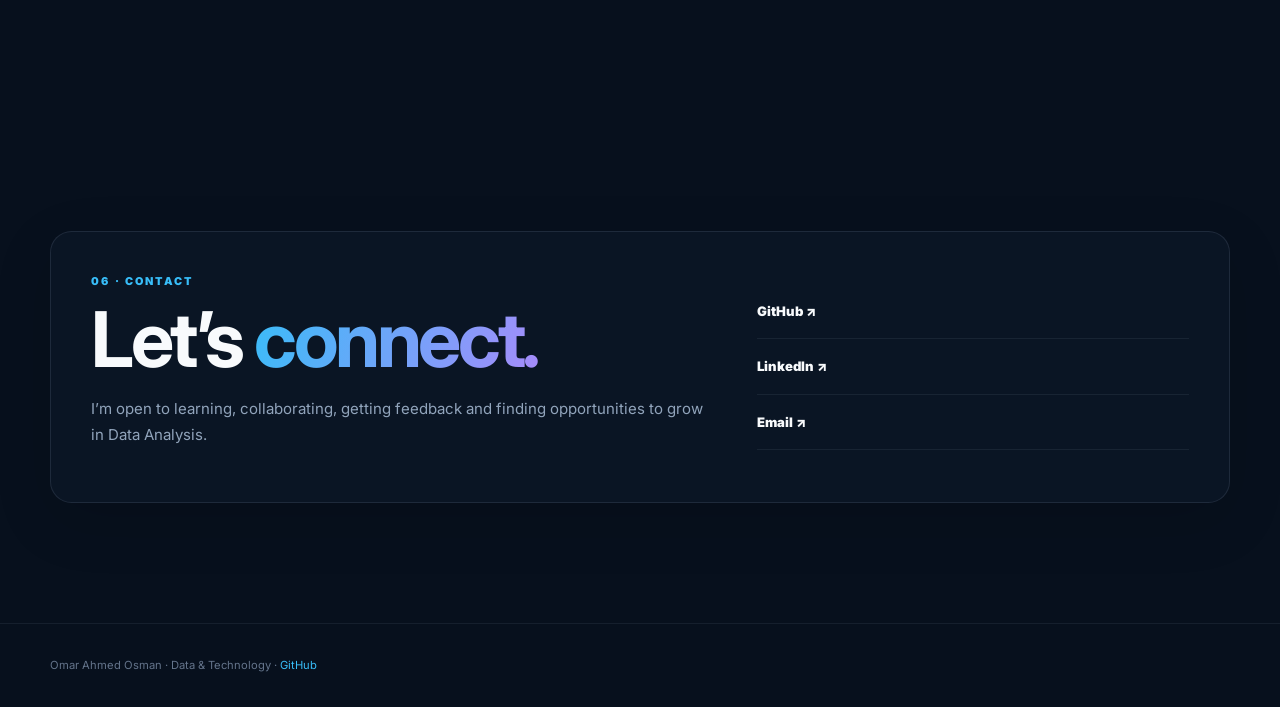
==== commit 097189e3: "Fix certificate gallery and highlight featured certificates" ====
--- a/index.html
+++ b/index.html
@@ -161,23 +161,28 @@
 
     <section class="wrap section" id="certificates">
       <div class="section-heading"><span>05</span><div><div class="eyebrow">CERTIFICATES</div><h2>Proof of <em>learning.</em></h2></div></div>
-      <p class="section-intro">A visual record of the courses, programs, workshops and competitions that built my technical journey.</p>
-      <div class="certificate-note panel"><strong>Certificate gallery</strong><span>Tap any certificate to open it. The repository expects the images inside <code>certificates/</code>.</span></div>
+      <p class="section-intro">Five certificates are highlighted as the main proof of my current learning journey. The rest remain available below as supporting credentials.</p>
+
+      <div class="certificate-note panel"><strong>Featured Certificates</strong><span>These are the five certificates selected for the main portfolio. Click any card to open the original certificate.</span></div>
       <div class="cert-grid">
-        <a class="certificate" href="certificates/certificate-level2.jpg" target="_blank"><img src="certificates/certificate-level2.jpg" alt="DECI Level 2 certificate"><div><span>DECI</span><h3>Level 2 — Batch 3</h3></div></a>
-        <a class="certificate" href="certificates/certificate17.jpg" target="_blank"><img src="certificates/certificate17.jpg" alt="DECI Level 1 certificate"><div><span>DECI</span><h3>Level 1 — First Rank, Aswan</h3></div></a>
-        <a class="certificate" href="certificates/certificate12.jpg" target="_blank"><img src="certificates/certificate12.jpg" alt="Huawei Data Management and Analysis certificate"><div><span>HUAWEI ICT ACADEMY</span><h3>Data Management & Analysis</h3></div></a>
-        <a class="certificate" href="certificates/certificate13.jpg" target="_blank"><img src="certificates/certificate13.jpg" alt="Huawei Information Representation certificate"><div><span>HUAWEI ICT ACADEMY</span><h3>Information Representation & Data Organization</h3></div></a>
-        <a class="certificate" href="certificates/certificate15.jpg" target="_blank"><img src="certificates/certificate15.jpg" alt="Huawei Python Programming Basics certificate"><div><span>HUAWEI ICT ACADEMY</span><h3>Python Programming Basics</h3></div></a>
-        <a class="certificate" href="certificates/certificate14.jpg" target="_blank"><img src="certificates/certificate14.jpg" alt="Huawei Cloud Basics certificate"><div><span>HUAWEI ICT ACADEMY</span><h3>Cloud Basics</h3></div></a>
-        <a class="certificate" href="certificates/certificate11.jpg" target="_blank"><img src="certificates/certificate11.jpg" alt="Huawei AI Basic certificate"><div><span>HUAWEI ICT ACADEMY</span><h3>AI Basic: Overview of AI</h3></div></a>
-        <a class="certificate" href="certificates/certificate10.jpg" target="_blank"><img src="certificates/certificate10.jpg" alt="ISEF certificate"><div><span>ISEF</span><h3>Participation</h3></div></a>
-        <a class="certificate" href="certificates/certificate3.jpg" target="_blank"><img src="certificates/certificate3.jpg" alt="Fab Lab Kima Hackathon certificate"><div><span>FAB LAB KIMA</span><h3>Hackathon Participation</h3></div></a>
-        <a class="certificate" href="certificates/certificate6.jpg" target="_blank"><img src="certificates/certificate6.jpg" alt="Design and 3D Printing certificate"><div><span>FAB LAB / SAN3A</span><h3>Design & 3D Printing</h3></div></a>
-        <a class="certificate" href="certificates/certificate7.jpg" target="_blank"><img src="certificates/certificate7.jpg" alt="Electronics and Arduino certificate"><div><span>ASWAN CONNECT FAB-LAB</span><h3>Electronics & Arduino Basics</h3></div></a>
-        <a class="certificate" href="certificates/certificate5.jpg" target="_blank"><img src="certificates/certificate5.jpg" alt="DevFest certificate"><div><span>DEVFEST</span><h3>Experience AI & EU Code Week</h3></div></a>
-        <a class="certificate" href="certificates/certificate8.jpg" target="_blank"><img src="certificates/certificate8.jpg" alt="SeaPerch North Africa certificate"><div><span>SEAPERCH NORTH AFRICA</span><h3>Challenge 2023</h3></div></a>
-        <a class="certificate" href="certificates/certificate9.jpg" target="_blank"><img src="certificates/certificate9.jpg" alt="Electronic circuits certificate"><div><span>ELECTRONICS</span><h3>Design & Programming of Electronic Circuits</h3></div></a>
+        <a class="certificate" href="certificates/Firs_on_aswan_deci_1.jpeg" target="_blank" rel="noreferrer"><img src="certificates/Firs_on_aswan_deci_1.jpeg" alt="DECI first rank on Aswan certificate"><div><span>DECI</span><h3>First Rank — Aswan</h3></div></a>
+        <a class="certificate" href="certificates/DECI_2.pdf" target="_blank" rel="noreferrer"><div style="height:260px;display:grid;place-items:center;background:linear-gradient(145deg,#101d31,#0a1322);color:#38bdf8;font-size:2rem;font-weight:900">PDF</div><div><span>DECI</span><h3>Level 2</h3></div></a>
+        <a class="certificate" href="certificates/Python_programing_basics.jpeg" target="_blank" rel="noreferrer"><img src="certificates/Python_programing_basics.jpeg" alt="Huawei Python Programming Basics certificate"><div><span>HUAWEI ICT ACADEMY</span><h3>Python Programming Basics</h3></div></a>
+        <a class="certificate" href="certificates/Data%20management%20and%20analysis.jpeg" target="_blank" rel="noreferrer"><img src="certificates/Data%20management%20and%20analysis.jpeg" alt="Huawei Data Management and Analysis certificate"><div><span>HUAWEI ICT ACADEMY</span><h3>Data Management & Analysis</h3></div></a>
+        <a class="certificate" href="certificates/information%20organization.jpeg" target="_blank" rel="noreferrer"><img src="certificates/information%20organization.jpeg" alt="Huawei Information Representation and Data Organization certificate"><div><span>HUAWEI ICT ACADEMY</span><h3>Information Representation & Data Organization</h3></div></a>
+      </div>
+
+      <div class="certificate-note panel" style="margin-top:2rem"><strong>Other Certificates</strong><span>Supporting certificates are kept accessible as direct links without taking over the main gallery.</span></div>
+      <div class="cert-grid">
+        <a class="certificate" href="certificates/AI_basics_overview.jpeg" target="_blank" rel="noreferrer"><div><span>HUAWEI ICT ACADEMY</span><h3>AI Basic: Overview of AI ↗</h3></div></a>
+        <a class="certificate" href="certificates/cloud%20basics.jpeg" target="_blank" rel="noreferrer"><div><span>HUAWEI ICT ACADEMY</span><h3>Cloud Basics ↗</h3></div></a>
+        <a class="certificate" href="certificates/certificate10.jpeg" target="_blank" rel="noreferrer"><div><span>ISEF</span><h3>Participation ↗</h3></div></a>
+        <a class="certificate" href="certificates/certificate3.jpeg" target="_blank" rel="noreferrer"><div><span>FAB LAB KIMA</span><h3>Hackathon Participation ↗</h3></div></a>
+        <a class="certificate" href="certificates/certificate5.jpeg" target="_blank" rel="noreferrer"><div><span>DEVFEST</span><h3>Experience AI & EU Code Week ↗</h3></div></a>
+        <a class="certificate" href="certificates/certificate6.jpeg" target="_blank" rel="noreferrer"><div><span>FAB LAB / SAN3A</span><h3>Design & 3D Printing ↗</h3></div></a>
+        <a class="certificate" href="certificates/certificate7.jpeg" target="_blank" rel="noreferrer"><div><span>ASWAN CONNECT FAB-LAB</span><h3>Electronics & Arduino Basics ↗</h3></div></a>
+        <a class="certificate" href="certificates/certificate8.jpeg" target="_blank" rel="noreferrer"><div><span>SEAPERCH NORTH AFRICA</span><h3>Challenge 2023 ↗</h3></div></a>
+        <a class="certificate" href="certificates/certificate9.jpeg" target="_blank" rel="noreferrer"><div><span>ELECTRONICS</span><h3>Design & Programming of Electronic Circuits ↗</h3></div></a>
       </div>
     </section>
 
--- a/style.css
+++ b/style.css
@@ -1 +1 @@
-*{box-sizing:border-box}html{scroll-behavior:smooth}body{margin:0;min-width:320px;background:#0b1120;color:#f8fafc;font-family:Inter,system-ui,sans-serif;line-height:1.65}a{color:inherit;text-decoration:none}p{color:#94a3b8;font-size:.9rem}h1,h2,h3{line-height:1.05;letter-spacing:-.04em}em{font-style:normal;color:#38bdf8;background:linear-gradient(110deg,#38bdf8,#a78bfa);-webkit-background-clip:text;background-clip:text;color:transparent}small{display:block;color:#38bdf8;font-size:.65rem;font-weight:800;letter-spacing:.18em}.wrap{width:min(1180px,calc(100% - 2rem));margin:auto}.section{padding:7rem 0}.section>h2{font-size:clamp(2.2rem,5vw,4.2rem);margin:.8rem 0 2.5rem}.lead{font-size:1.05rem;line-height:1.8;color:#cbd5e1}.panel,.project,.featured-project{border:1px solid rgba(148,163,184,.16);border-radius:1.35rem;background:rgba(17,24,39,.55)}header{position:sticky;top:0;z-index:10;background:rgba(11,17,32,.86);backdrop-filter:blur(16px);border-bottom:1px solid transparent}.nav{min-height:4.75rem;display:flex;align-items:center;justify-content:space-between}.brand{font-weight:800;letter-spacing:.16em;font-size:.8rem}.brand b{display:inline-grid;place-items:center;width:2rem;height:2rem;margin-right:.55rem;border:1px solid #38bdf8;border-radius:.6rem;color:#38bdf8}nav{display:flex;gap:1.2rem;align-items:center;color:#94a3b8;font-size:.75rem;font-weight:700}nav a:hover{color:#fff}#menu{display:none;background:none;color:#fff;font-size:1.4rem}.hero{min-height:calc(100vh - 4.75rem);display:grid;grid-template-columns:1.05fr .95fr;align-items:center;gap:5rem;padding-top:5rem}.hero h1{font-size:clamp(3.5rem,8vw,6.8rem);margin:1rem 0}.hero h2{font-size:1.7rem;margin:0}.hero .lead{font-size:1.15rem}.actions{display:flex;gap:.8rem;flex-wrap:wrap;margin:2rem 0}.btn{padding:.75rem 1.1rem;border:1px solid rgba(148,163,184,.18);border-radius:.8rem;font-weight:800;font-size:.8rem}.btn.primary{background:#38bdf8;color:#06111c;border-color:#38bdf8}.tags{display:flex;gap:.45rem;flex-wrap:wrap;margin-top:1.2rem}.tags span{padding:.35rem .6rem;border:1px solid rgba(148,163,184,.16);border-radius:999px;color:#cbd5e1;background:rgba(17,24,39,.5);font-size:.62rem;font-weight:700}.hero-card{position:relative;padding:1.2rem;border:1px solid rgba(148,163,184,.18);border-radius:1.5rem;background:linear-gradient(145deg,#172033,#111827);box-shadow:0 25px 80px rgba(0,0,0,.3);min-height:360px}.card-top{display:flex;justify-content:space-between;color:#94a3b8;font-size:.62rem;font-weight:800;letter-spacing:.12em}.card-top i{width:.5rem;height:.5rem;border-radius:50%;background:#38bdf8;box-shadow:0 0 18px #38bdf8}.chart{height:220px;margin-top:1rem;position:relative;background:#0b1120;border-radius:1rem;overflow:hidden}.chart>div{position:absolute;left:1rem;right:1rem;border-top:1px solid rgba(148,163,184,.08)}.chart>div:nth-child(1){top:25%}.chart>div:nth-child(2){top:50%}.chart>div:nth-child(3){top:75%}.chart svg{width:100%;height:100%}.chart path{fill:none;stroke:#38bdf8;stroke-width:4}.chart .fill{fill:#38bdf8;opacity:.08;stroke:none}.metrics{display:grid;grid-template-columns:repeat(3,1fr);gap:.5rem;margin-top:.7rem}.metrics span{padding:.65rem;border:1px solid rgba(148,163,184,.1);border-radius:.7rem;color:#94a3b8;font-size:.55rem}.metrics strong{display:block;color:#fff;font-size:.7rem}.hero-card label{position:absolute;padding:.5rem .7rem;border:1px solid rgba(148,163,184,.18);border-radius:.6rem;background:#111827;color:#cbd5e1;font-size:.65rem;font-weight:800}.hero-card label:nth-of-type(1){top:15%;left:-7%}.hero-card label:nth-of-type(2){right:-5%;top:40%}.hero-card label:nth-of-type(3){left:-4%;bottom:12%}.two{display:grid;grid-template-columns:1.25fr .75fr;gap:6rem}.panel{padding:1.4rem}.about .panel p{padding-bottom:.8rem;border-bottom:1px solid rgba(148,163,184,.1)}blockquote{margin:1.2rem 0 0;padding:1rem;border-left:2px solid #a78bfa;color:#cbd5e1;font-size:.8rem}.skill-grid{display:grid;grid-template-columns:1.25fr .75fr;gap:1rem}.skill-grid>div{display:grid;gap:1rem}.skill{display:flex;justify-content:space-between;gap:1rem;padding:.8rem 0;border-bottom:1px solid rgba(148,163,184,.1)}.skill span{color:#94a3b8;font-size:.7rem;text-align:right}.project{padding:1.4rem}.featured-project{display:grid;grid-template-columns:1.2fr .8fr;gap:2rem;padding:1.8rem;margin-bottom:1rem}.project h3,.featured-project h3{font-size:1.5rem}.featured-project>a{display:inline-block;margin-top:1.2rem;color:#38bdf8;font-size:.75rem;font-weight:800}.bars{display:flex;align-items:end;gap:.6rem;min-height:250px;padding:1rem}.bars i{flex:1;height:var(--h);background:linear-gradient(#a78bfa,#38bdf8);border-radius:.35rem}.bars i:nth-child(1){height:38%}.bars i:nth-child(2){height:55%}.bars i:nth-child(3){height:46%}.bars i:nth-child(4){height:72%}.bars i:nth-child(5){height:63%}.bars i:nth-child(6){height:86%}.project-grid{display:grid;grid-template-columns:repeat(2,1fr);gap:1rem}.project footer{margin-top:1rem;padding-top:.8rem;border-top:1px solid rgba(148,163,184,.1);color:#94a3b8;font-size:.65rem}.achievement-grid,.cert-grid{display:grid;grid-template-columns:repeat(12,1fr);gap:1rem}.achievement-grid .panel,.cert-grid .panel{grid-column:span 4}.achievement-grid .big,.cert-grid .big{grid-column:span 8}.contact{display:grid;grid-template-columns:1fr .7fr;gap:3rem;padding:2.5rem}.contact h2{font-size:clamp(2.7rem,6vw,4.8rem);margin:.6rem 0}.links{display:flex;flex-direction:column;justify-content:center}.links a{padding:1rem 0;border-bottom:1px solid rgba(148,163,184,.1);font-weight:800;font-size:.8rem}.links a:hover{color:#38bdf8}footer{padding:2rem 0;border-top:1px solid rgba(148,163,184,.1);color:#64748b;font-size:.7rem}#scroll-progress{position:fixed;top:0;left:0;z-index:99;height:2px;width:0;background:linear-gradient(90deg,#38bdf8,#a78bfa)}@media(max-width:850px){nav{display:none;position:absolute;top:4.75rem;left:0;right:0;padding:1rem;flex-direction:column;background:#0b1120;border-bottom:1px solid rgba(148,163,184,.16)}nav.open{display:flex}#menu{display:block}.hero,.two,.skill-grid,.featured-project,.contact{grid-template-columns:1fr}.hero{gap:3rem}.project-grid{grid-template-columns:1fr}.achievement-grid .panel,.cert-grid .panel,.achievement-grid .big,.cert-grid .big{grid-column:span 6}.hero-card label{display:none}}@media(max-width:560px){.section{padding:5rem 0}.hero{padding-top:3rem}.hero h1{font-size:clamp(3rem,16vw,4.5rem)}.project-grid{grid-template-columns:1fr}.achievement-grid,.cert-grid{grid-template-columns:1fr}.achievement-grid .panel,.cert-grid .panel,.achievement-grid .big,.cert-grid .big{grid-column:auto}.contact{padding:1.3rem}.skill{display:block}.skill span{display:block;text-align:left;margin-top:.25rem}}@media(prefers-reduced-motion:reduce){html{scroll-behavior:auto}*{transition:none!important;animation:none!important}}+*{box-sizing:border-box}html{scroll-behavior:smooth}body{margin:0;min-width:320px;background:#07101d;color:#f8fafc;font-family:Inter,system-ui,sans-serif;line-height:1.7}a{color:inherit;text-decoration:none}p{color:#91a4bb;font-size:.94rem}h1,h2,h3{line-height:1.05;letter-spacing:-.045em}em{font-style:normal;color:#38bdf8;background:linear-gradient(110deg,#38bdf8,#a78bfa);-webkit-background-clip:text;background-clip:text;color:transparent}.wrap{width:min(1180px,calc(100% - 2.4rem));margin:auto}.section{padding:7.5rem 0}.eyebrow,.mini-label{color:#38bdf8;font-size:.68rem;font-weight:900;letter-spacing:.2em;text-transform:uppercase}.section-heading{display:grid;grid-template-columns:4.5rem 1fr;gap:1rem;align-items:start;margin-bottom:3rem}.section-heading>span{font-size:1.05rem;font-weight:900;color:#64748b;padding-top:.25rem}.section-heading h2{font-size:clamp(2.35rem,5vw,4.5rem);margin:.7rem 0 0;max-width:850px}.section-intro{max-width:780px;font-size:1.05rem;margin:-1.5rem 0 2.2rem}.panel,.project{border:1px solid rgba(148,163,184,.15);border-radius:1.35rem;background:rgba(13,24,40,.68);box-shadow:0 18px 60px rgba(0,0,0,.12)}header{position:sticky;top:0;z-index:10;background:rgba(7,16,29,.86);backdrop-filter:blur(18px);border-bottom:1px solid rgba(148,163,184,.1)}.nav{min-height:4.8rem;display:flex;align-items:center;justify-content:space-between}.brand{font-weight:900;letter-spacing:.13em;font-size:.78rem}.brand span{display:inline-grid;place-items:center;width:2rem;height:2rem;margin-right:.55rem;border:1px solid #38bdf8;border-radius:.6rem;color:#38bdf8}nav{display:flex;gap:1.05rem;align-items:center;color:#9cafc4;font-size:.72rem;font-weight:800}nav a:hover{color:#fff}.nav-github{color:#38bdf8}#menu{display:none;background:none;border:0;color:#fff;font-size:1.4rem}.hero{min-height:calc(100vh - 4.8rem);display:grid;grid-template-columns:1.08fr .92fr;align-items:center;gap:5rem;padding-top:4.5rem}.hero h1{font-size:clamp(3.8rem,8vw,7rem);margin:1rem 0}.hero h2{font-size:1.65rem;margin:0}.hero .lead{font-size:1.15rem;max-width:690px}.actions{display:flex;gap:.8rem;flex-wrap:wrap;margin:2rem 0}.btn{padding:.78rem 1.15rem;border:1px solid rgba(148,163,184,.2);border-radius:.75rem;font-weight:900;font-size:.78rem}.btn.primary{background:#38bdf8;color:#06111c;border-color:#38bdf8}.hero-stats{display:grid;grid-template-columns:repeat(3,1fr);gap:.6rem;margin-top:2.2rem;max-width:700px}.hero-stats div{padding:.8rem 0;border-top:1px solid rgba(148,163,184,.15)}.hero-stats strong{display:block;font-size:1.15rem}.hero-stats span{color:#64748b;font-size:.64rem;font-weight:700}.hero-card{position:relative;padding:1.35rem;border:1px solid rgba(148,163,184,.18);border-radius:1.5rem;background:linear-gradient(145deg,#122139,#0d1727);box-shadow:0 30px 90px rgba(0,0,0,.3);min-height:400px}.card-label{color:#94a3b8;font-size:.65rem;font-weight:900;letter-spacing:.14em}.terminal{margin-top:1rem;padding:1.2rem;border-radius:1rem;background:#050b14;border:1px solid rgba(148,163,184,.1);font:600 .72rem/2.1 ui-monospace,SFMono-Regular,Menlo,monospace}.terminal p{margin:0;color:#8fa4bc}.terminal span{color:#38bdf8}.terminal .success{color:#a7f3d0}.chart{height:125px;margin-top:1rem;display:flex;align-items:end;gap:.6rem;padding:1rem;background:#09111e;border-radius:1rem}.chart i{flex:1;border-radius:.35rem .35rem 0 0;background:linear-gradient(#a78bfa,#38bdf8)}.chart i:nth-child(1){height:38%}.chart i:nth-child(2){height:58%}.chart i:nth-child(3){height:48%}.chart i:nth-child(4){height:73%}.chart i:nth-child(5){height:63%}.chart i:nth-child(6){height:88%}.floating-tag{position:absolute;padding:.48rem .7rem;border:1px solid rgba(148,163,184,.2);border-radius:.6rem;background:#111c2c;color:#cbd5e1;font-size:.62rem;font-weight:900}.floating-tag.one{top:18%;left:-8%}.floating-tag.two{right:-6%;top:45%}.floating-tag.three{left:-5%;bottom:13%}.two{display:grid;grid-template-columns:1.25fr .75fr;gap:6rem}.profile-panel{padding:1.45rem}.profile-row{padding:.95rem 0;border-bottom:1px solid rgba(148,163,184,.1)}.profile-row span{display:block;color:#64748b;font-size:.65rem;font-weight:800;text-transform:uppercase;letter-spacing:.1em}.profile-row strong{display:block;margin-top:.2rem;font-size:.84rem}blockquote{margin:1.2rem 0 0;padding:1rem;border-left:2px solid #a78bfa;color:#cbd5e1;font-size:.82rem}.skill-grid{display:grid;grid-template-columns:1.25fr .75fr;gap:1rem}.skill-grid>div{display:grid;gap:1rem}.panel{padding:1.45rem}.featured-skill h3{font-size:2rem;margin:.6rem 0 1.3rem}.skill{display:flex;justify-content:space-between;gap:1rem;padding:.85rem 0;border-bottom:1px solid rgba(148,163,184,.1)}.skill span{color:#91a4bb;font-size:.7rem;text-align:right}.skill-stack{display:grid;gap:1rem}.skill-stack h3{margin:.5rem 0 1rem}.tags{display:flex;gap:.45rem;flex-wrap:wrap;margin-top:1rem}.tags span{padding:.36rem .62rem;border:1px solid rgba(148,163,184,.16);border-radius:999px;color:#cbd5e1;background:rgba(17,24,39,.5);font-size:.61rem;font-weight:800}.project{padding:1.55rem}.featured-project{display:grid;grid-template-columns:1.18fr .82fr;gap:2.2rem;padding:2rem;margin-bottom:1rem}.project-number{color:#38bdf8;font-size:.65rem;font-weight:900;letter-spacing:.16em}.project h3{font-size:1.65rem;margin:.7rem 0}.featured-project h3{font-size:2.3rem}.project-link{display:inline-block;margin-top:1.2rem;color:#38bdf8;font-size:.73rem;font-weight:900}.project footer{margin-top:1rem;padding-top:.8rem;border-top:1px solid rgba(148,163,184,.1);color:#91a4bb;font-size:.66rem}.project-grid{display:grid;grid-template-columns:repeat(2,1fr);gap:1rem}.insight-grid{display:grid;grid-template-columns:repeat(2,1fr);gap:.6rem;margin-top:1.2rem}.insight-grid span{padding:.75rem;border:1px solid rgba(148,163,184,.1);border-radius:.7rem;color:#91a4bb;font-size:.62rem}.insight-grid b{display:block;color:#fff;font-size:.8rem}.data-visual{display:flex;align-items:end;gap:.7rem;min-height:300px;padding:1.2rem;border-radius:1rem;background:linear-gradient(180deg,#091525,#08111d);position:relative;overflow:hidden}.data-visual:before{content:'';position:absolute;left:8%;right:8%;top:20%;height:1px;background:rgba(148,163,184,.12);box-shadow:0 55px rgba(148,163,184,.12),0 110px rgba(148,163,184,.12),0 165px rgba(148,163,184,.12)}.data-visual i{position:relative;z-index:1;flex:1;border-radius:.4rem .4rem 0 0;background:linear-gradient(#a78bfa,#38bdf8)}.data-visual i:nth-of-type(1){height:42%}.data-visual i:nth-of-type(2){height:57%}.data-visual i:nth-of-type(3){height:50%}.data-visual i:nth-of-type(4){height:72%}.data-visual i:nth-of-type(5){height:88%}.achievement-grid{display:grid;grid-template-columns:repeat(12,1fr);gap:1rem}.achievement-grid .panel{grid-column:span 4}.achievement-main{grid-column:span 8!important;display:flex;gap:1.2rem;align-items:flex-start}.achievement-icon{display:grid;place-items:center;min-width:3.4rem;height:3.4rem;border:1px solid #38bdf8;border-radius:1rem;color:#38bdf8;font-weight:900}.achievement-grid h3{margin:.45rem 0;font-size:1.35rem}.achievement-grid p{margin:.4rem 0}.certificate-note{display:flex;justify-content:space-between;gap:2rem;align-items:center;margin-bottom:1rem;padding:1rem 1.25rem}.certificate-note span{color:#64748b;font-size:.7rem}.certificate-note code{color:#cbd5e1}.cert-grid{display:grid;grid-template-columns:repeat(4,1fr);gap:1rem}.certificate{overflow:hidden;border:1px solid rgba(148,163,184,.15);border-radius:1rem;background:#0d1828;transition:transform .2s,border-color .2s}.certificate:hover{transform:translateY(-4px);border-color:rgba(56,189,248,.5)}.certificate img{display:block;width:100%;height:260px;object-fit:cover;object-position:top;background:#fff}.certificate div{padding:1rem}.certificate span{color:#38bdf8;font-size:.58rem;font-weight:900;letter-spacing:.12em}.certificate h3{font-size:.9rem;letter-spacing:-.02em;margin:.4rem 0 0}.contact{display:grid;grid-template-columns:1fr .7fr;gap:3rem;padding:2.5rem}.contact h2{font-size:clamp(2.7rem,6vw,4.8rem);margin:.6rem 0}.links{display:flex;flex-direction:column;justify-content:center}.links a{padding:1rem 0;border-bottom:1px solid rgba(148,163,184,.1);font-weight:900;font-size:.82rem}.links a:hover{color:#38bdf8}footer{padding:2rem 0;border-top:1px solid rgba(148,163,184,.1);color:#64748b;font-size:.7rem}footer a{color:#38bdf8}#scroll-progress{position:fixed;top:0;left:0;z-index:99;height:2px;width:0;background:linear-gradient(90deg,#38bdf8,#a78bfa)}@media(max-width:950px){nav{gap:.65rem}.hero{grid-template-columns:1fr;gap:3rem}.hero-card{max-width:650px}.two,.skill-grid,.featured-project,.contact{grid-template-columns:1fr}.cert-grid{grid-template-columns:repeat(3,1fr)}}@media(max-width:750px){nav{display:none;position:absolute;top:4.8rem;left:0;right:0;padding:1rem;flex-direction:column;background:#07101d;border-bottom:1px solid rgba(148,163,184,.16)}nav.open{display:flex}#menu{display:block}.section{padding:5.5rem 0}.project-grid{grid-template-columns:1fr}.achievement-grid .panel,.achievement-main{grid-column:span 6!important}.cert-grid{grid-template-columns:repeat(2,1fr)}}@media(max-width:560px){.wrap{width:min(100% - 1.4rem,1180px)}.section-heading{grid-template-columns:2.2rem 1fr}.hero{padding-top:3rem}.hero h1{font-size:clamp(3rem,16vw,4.5rem)}.hero-stats{grid-template-columns:1fr}.floating-tag{display:none}.insight-grid{grid-template-columns:1fr}.achievement-grid{grid-template-columns:1fr}.achievement-grid .panel,.achievement-main{grid-column:auto!important}.cert-grid{grid-template-columns:1fr}.certificate img{height:360px}.certificate-note{display:block}.certificate-note span{display:block;margin-top:.4rem}.skill{display:block}.skill span{display:block;text-align:left;margin-top:.25rem}}@media(prefers-reduced-motion:reduce){html{scroll-behavior:auto}*{transition:none!important;animation:none!important}}
